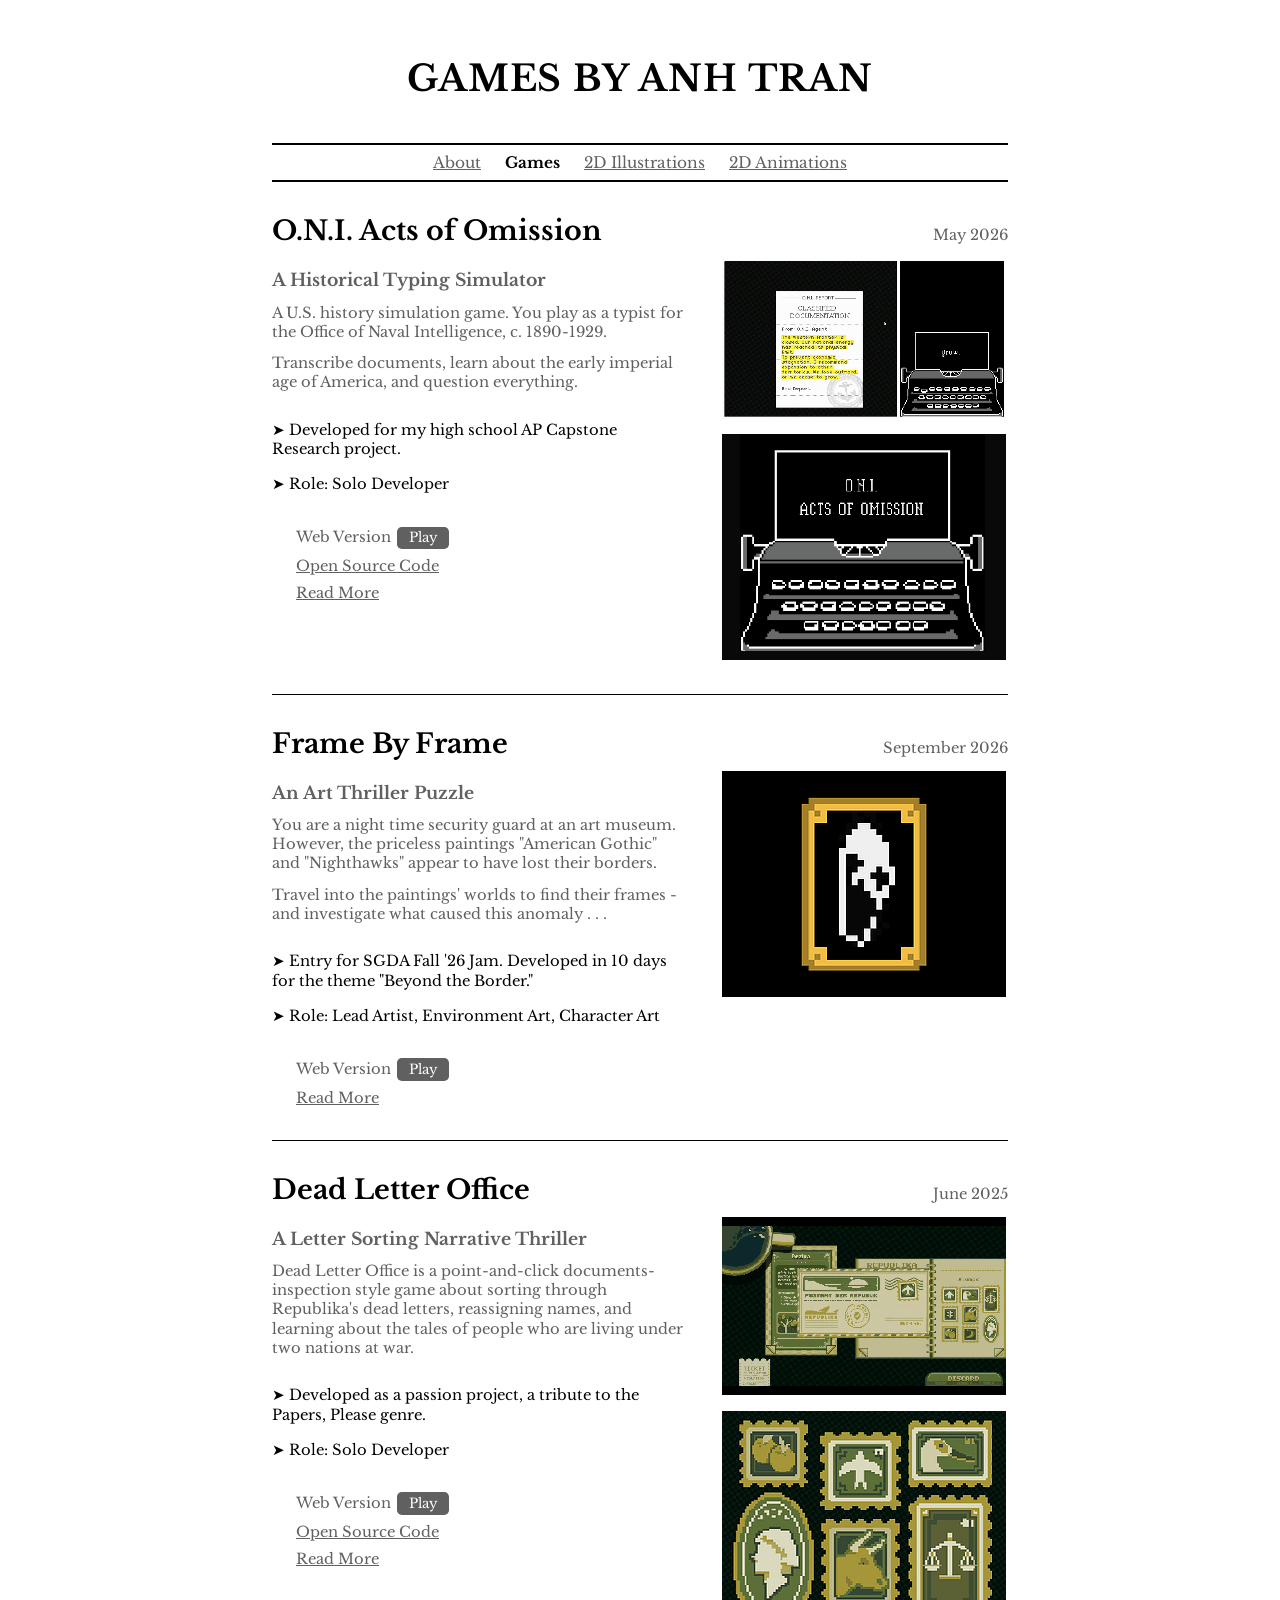
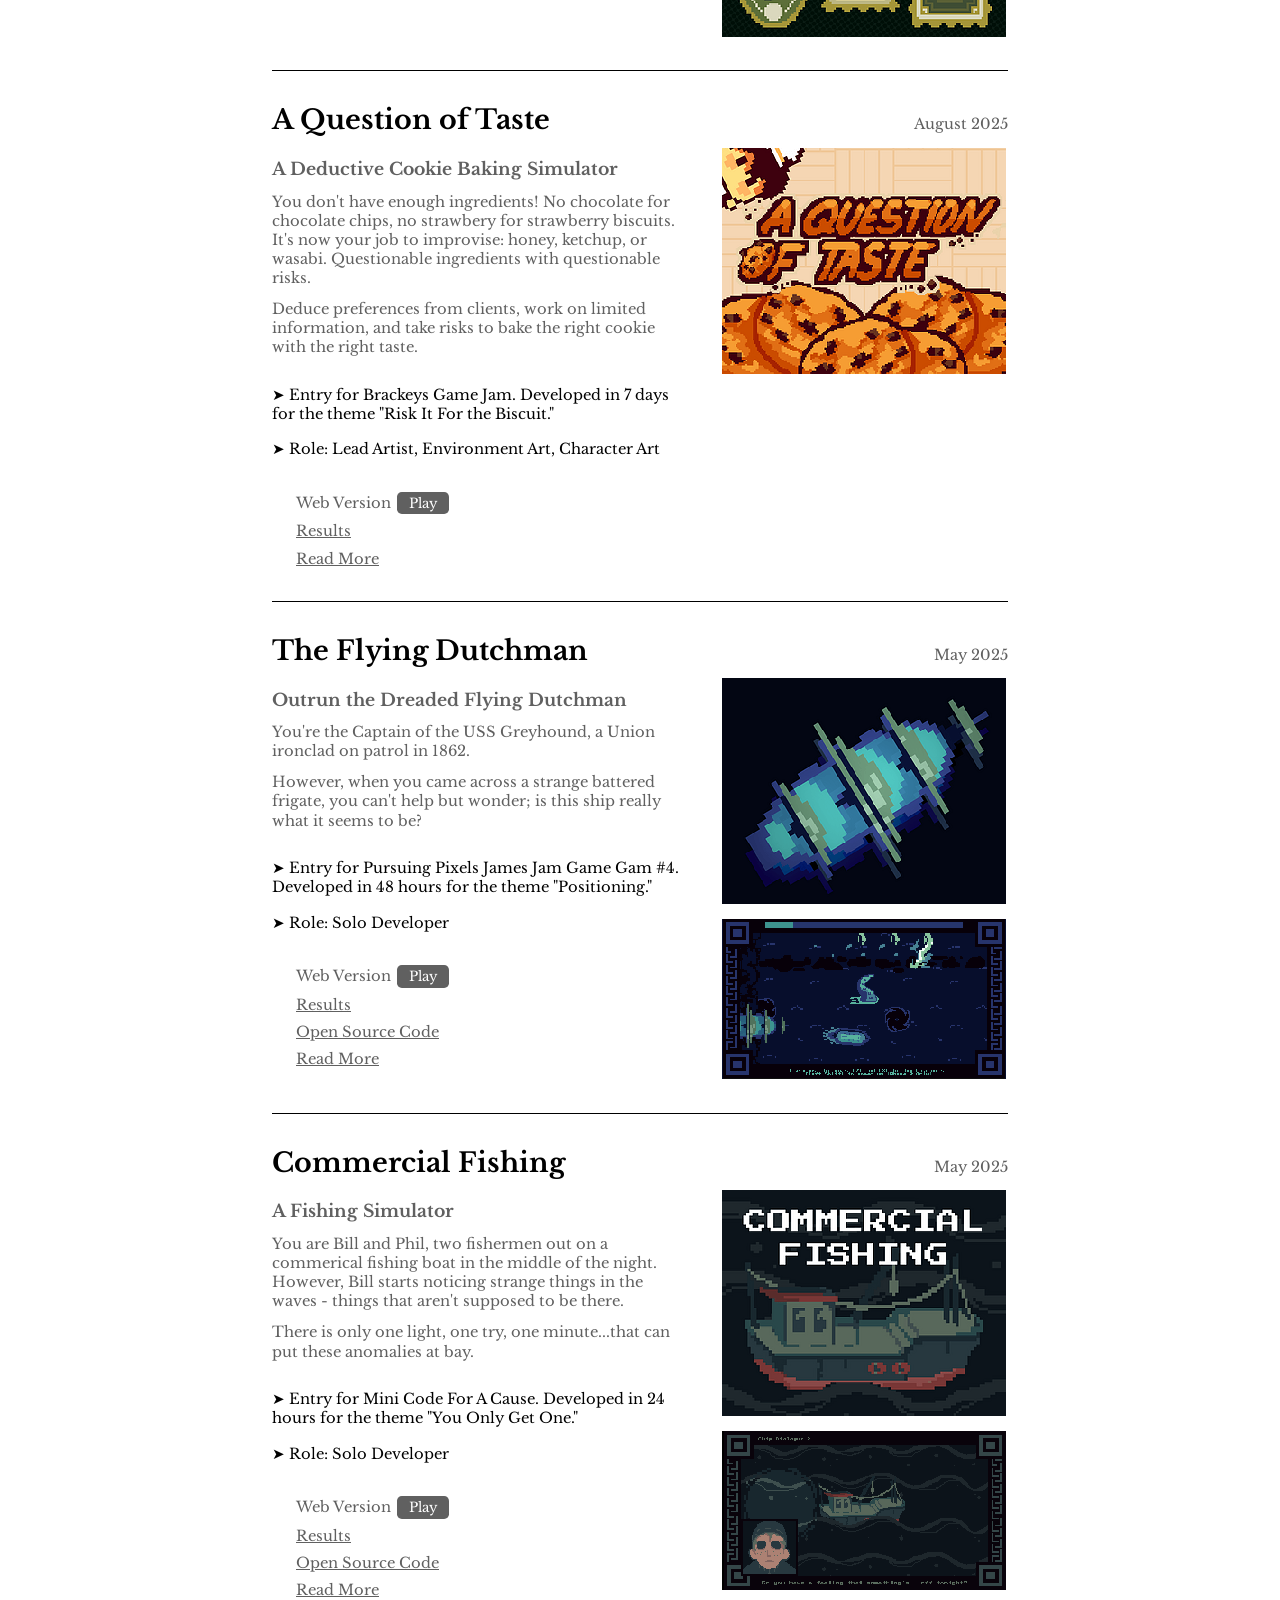
==== index.html @ 6fd2a43c "Revise About Me section with new hobby details Updated the description in the About Me section to in" ====
<!DOCTYPE html>
<html lang="en">
<head>
    <meta charset="UTF-8">
    <meta name="viewport" content="width=device-width, initial-scale=1.0">
    <title>Games by Anh Tran</title>
    
    <!-- Google Font: Libre Baskerville -->
    <link rel="preconnect" href="https://fonts.googleapis.com">
    <link rel="preconnect" href="https://fonts.gstatic.com" crossorigin>
    <link href="https://fonts.googleapis.com/css2?family=Libre+Baskerville:ital,wght@0,400;0,700;1,400&display=swap" rel="stylesheet">
    
    <link rel="stylesheet" href="style.css">
</head>
<body>
    <header>
        <h1>GAMES BY ANH TRAN</h1>
        <hr class="header-line">
        
        <!-- Navigation Menu -->
        <nav>
            <button class="nav-link" data-target="about">About</button>
            <button class="nav-link active" data-target="games">Games</button>
            <button class="nav-link" data-target="illustrations">2D Illustrations</button>
            <button class="nav-link" data-target="animations">2D Animations</button>
        </nav>
        
        <hr class="header-line">
    </header>

    <main>
        <!-- ABOUT SECTION -->
        <section id="about" class="page-section hidden">
            

            <div class="project-body">
                    
                    <div class="project-info">
                        <h2 class="section-title">About Me</h2>
                        <p class="desc-text">I'm Anh Tran. I specialize in 2D Pixel Art, primarily working with Unity.</p>
                        <p class="desc-text">As a freshman at the University of Texas at Dallas, I study Supply Chain Management and minor in Computer Science.
                            I am a hobbyist illustrator, having done commisions and delivered art for game jams.</p>
                        <p class="desc-text">I am a member of UTD's SGDA Game Development club and have been making hobby games since 2024.</p>
                    </div>

                    <div class="project-images">
                        <img src="Images/About/me.jpg" alt="Anh Tran" class="pixel-art" style="border-radius: 0%; aspect-ratio: 1 / 1; object-fit: cover;">
                    </div>
                    
            </div>

            <hr class="section-divider">
            
            <h2 class="section-title">Experience</h2>

            <div class="experience-grid">
                <!-- Left Column -->
                <div class="experience-column">
                    <h3 class="project-tagline">Unity</h3>
                    <ul class="experience-list">
                        <li>Generalist C# Programming</li>
                        <li>Scripting For Games</li>
                        <li>Participated in Game Jams</li>
                        <li>GitHub Version Control</li>
                    </ul>
                </div>

                <!-- Right Column -->
                <div class="experience-column">
                    <h3 class="project-tagline">2D Art</h3>
                    <ul class="experience-list">
                        <li>Environmental & Concept Art</li>
                        <li>Character Animations</li>
                        <li>Painting & Illustration</li>
                        <li>Top 5% visuals in all participated jams</li>
                    </ul>
                </div>
            </div>
            
            <hr class="section-divider">
            <h2 class="section-title">Contact</h2>

            <ul class="experience-list">
                <li>Email: Anh.Tran6@UTDallas.edu</li>
                <li>Phone Number: (945)-365-9102 </li>
            </ul>
            
            
        </section>

        <!-- GAMES SECTION (Default Active Page) -->
        <section id="games" class="page-section">

            <!-- O.N.I. ACTS OF OMISSION -->
            <div class="project-container">
                <!-- Top Header Row: Title (Left) and Date (Right) -->
                <div class="project-header">
                    <h2>O.N.I. Acts of Omission</h2>
                    <span class="date">May 2026</span>
                </div>

                <!-- Main Content Row: Text (Left) and Images (Right) -->
                <div class="project-body">
                    
                    <div class="project-info">
                        <h3 class="project-tagline">A Historical Typing Simulator</h3>
                        
                        <p class="desc-text">
                            A U.S. history simulation game. You play as a typist for the Office of Naval Intelligence, c. 1890-1929. 
                        </p>
                        <p class="desc-text">
                            Transcribe documents, learn about the early imperial age of America, and question everything.
                        </p>
                        <br>
                        <p class="jam-note">➤ Developed for my high school AP Capstone Research project.</p>
                        <p class="jam-note">➤ Role: Solo Developer </p>
                        <br>

                        <!-- Indented links section -->
                        <div class="links-container">
                            <div class="build-line">
                                <span class="build-label">Web Version</span>
                                <!-- HOW TO DO LINKS: Put the URL directly inside the quotes of href="" -->
                                <a href="https://ducktran.itch.io/oni-acts-of-omission" class="play-btn" target="_blank">Play</a>
                            </div>
                            <a href="https://github.com/KimHaAnhTran/ONI_ActsOfOmission" class="link-text">Open Source Code</a>
                            <a href="oni-acts-of-omission.html" class="link-text">Read More</a>
                        </div>
                    </div>

                    <!-- WHERE TO SLOT PICTURES: Place your <img> tags inside this project-images div -->
                    <div class="project-images">
                        <img src="Images/GameGallery/oni2.gif" alt="Frame By Frame Screenshot 2" class="pixel-art">
                        <img src="Images/GameGallery/oni3.png" alt="Frame By Frame Screenshot 1" class="pixel-art">
                    </div>
                    
                </div>
            </div>

            <hr class="section-divider">
            
            <!-- FRAME BY FRAME -->
            <div class="project-container">
                <!-- Top Header Row: Title (Left) and Date (Right) -->
                <div class="project-header">
                    <h2>Frame By Frame</h2>
                    <span class="date">September 2026</span>
                </div>

                <!-- Main Content Row: Text (Left) and Images (Right) -->
                <div class="project-body">
                    
                    <div class="project-info">
                        <h3 class="project-tagline">An Art Thriller Puzzle</h3>
                        
                        <p class="desc-text">
                            You are a night time security guard at an art museum. However, the priceless paintings "American Gothic" and "Nighthawks" appear to have lost their borders.
                        </p>
                        <p class="desc-text">
                            Travel into the paintings' worlds to find their frames - and investigate what caused this anomaly . . .
                        </p>
                        <br>
                        <p class="jam-note">➤ Entry for SGDA Fall '26 Jam. Developed in 10 days for the theme "Beyond the Border."</p>
                        <p class="jam-note">➤ Role: Lead Artist, Environment Art, Character Art </p>
                        <br>

                        <!-- Indented links section -->
                        <div class="links-container">
                            <div class="build-line">
                                <span class="build-label">Web Version</span>
                                <!-- HOW TO DO LINKS: Put the URL directly inside the quotes of href="" -->
                                <a href="https://ducktran.itch.io/frame-by-frame" class="play-btn" target="_blank">Play</a>
                            </div>
                            <a href="your-read-more-page.html" class="link-text">Read More</a>
                        </div>
                    </div>

                    <!-- WHERE TO SLOT PICTURES: Place your <img> tags inside this project-images div -->
                    <div class="project-images">
                        <img src="Images/GameGallery/Framebyframe.png" alt="Frame By Frame Screenshot 2" class="pixel-art">
                    </div>
                    
                </div>
            </div>

            <hr class="section-divider">

            <!-- DEAD LETTER OFFICE -->
            <div class="project-container">
                <!-- Top Header Row: Title (Left) and Date (Right) -->
                <div class="project-header">
                    <h2>Dead Letter Office</h2>
                    <span class="date">June 2025</span>
                </div>

                <!-- Main Content Row: Text (Left) and Images (Right) -->
                <div class="project-body">
                    
                    <div class="project-info">
                        <h3 class="project-tagline">A Letter Sorting Narrative Thriller</h3>
                        
                        <p class="desc-text">
                            Dead Letter Office is a point-and-click documents-inspection style game about sorting through Republika's dead letters, reassigning names, and learning about the tales of people who are living under two nations at war.  
                        </p>
                        <br>
                        <p class="jam-note">➤ Developed as a passion project, a tribute to the Papers, Please genre.</p>
                        <p class="jam-note">➤ Role: Solo Developer </p>
                        <br>

                        <!-- Indented links section -->
                        <div class="links-container">
                            <div class="build-line">
                                <span class="build-label">Web Version</span>
                                <!-- HOW TO DO LINKS: Put the URL directly inside the quotes of href="" -->
                                <a href="https://ducktran.itch.io/dead-letter-office" class="play-btn" target="_blank">Play</a>
                            </div>
                            <a href="https://github.com/AnhKimHaTran/DeadLetterOffice_Day1" class="link-text">Open Source Code</a>
                            <a href="your-read-more-page.html" class="link-text">Read More</a>
                        </div>
                    </div>

                    <!-- WHERE TO SLOT PICTURES: Place your <img> tags inside this project-images div -->
                    <div class="project-images">
                        <img src="Images/GameGallery/deadletter2.gif" alt="Frame By Frame Screenshot 2" class="pixel-art">
                        <img src="Images/GameGallery/deadletter4.png" alt="Frame By Frame Screenshot 1" class="pixel-art">
                    </div>
                    
                </div>
            </div>

            <hr class="section-divider">

             <!-- A QUESTION OF TASTE -->
            <div class="project-container">
                <!-- Top Header Row: Title (Left) and Date (Right) -->
                <div class="project-header">
                    <h2>A Question of Taste</h2>
                    <span class="date">August 2025</span>
                </div>

                <!-- Main Content Row: Text (Left) and Images (Right) -->
                <div class="project-body">
                    
                    <div class="project-info">
                        <h3 class="project-tagline">A Deductive Cookie Baking Simulator</h3>
                        
                        <p class="desc-text">
                            You don't have enough ingredients! No chocolate for chocolate chips, no strawbery for strawberry biscuits. 
                            It's now your job to improvise: honey, ketchup, or wasabi. Questionable ingredients with questionable risks. 
                        </p>
                         <p class="desc-text"> 
                            Deduce preferences from clients, work on limited information, and take risks to bake the right cookie with the right taste.
                        </p>
                        <br>
                        <p class="jam-note">➤ Entry for Brackeys Game Jam. Developed in 7 days for the theme "Risk It For the Biscuit."</p>
                        <p class="jam-note">➤ Role: Lead Artist, Environment Art, Character Art</p>
                        <br>

                        <!-- Indented links section -->
                        <div class="links-container">
                            <div class="build-line">
                                <span class="build-label">Web Version</span>
                                <!-- HOW TO DO LINKS: Put the URL directly inside the quotes of href="" -->
                                <a href="https://paulean-dev.itch.io/aquestionoftaste" class="play-btn" target="_blank">Play</a>
                            </div>
                            <a href="https://itch.io/jam/brackeys-14/rate/3852071" class="link-text">Results</a>
                            <a href="your-read-more-page.html" class="link-text">Read More</a>
                        </div>
                    </div>

                    <!-- WHERE TO SLOT PICTURES: Place your <img> tags inside this project-images div -->
                    <div class="project-images">
                        <img src="Images/GameGallery/aquestionoftaste.png" alt="Frame By Frame Screenshot 1" class="pixel-art">
                    </div>
                    
                </div>
            </div>

            <hr class="section-divider">

             <!-- THE FLYING DUTCHMAN -->
            <div class="project-container">
                <!-- Top Header Row: Title (Left) and Date (Right) -->
                <div class="project-header">
                    <h2>The Flying Dutchman</h2>
                    <span class="date">May 2025</span>
                </div>

                <!-- Main Content Row: Text (Left) and Images (Right) -->
                <div class="project-body">
                    
                    <div class="project-info">
                        <h3 class="project-tagline">Outrun the Dreaded Flying Dutchman</h3>
                        
                        <p class="desc-text">
                            You're the Captain of the USS Greyhound, a Union ironclad on patrol in 1862. 
                        </p>
                        
                        <p class="desc-text">
                            However, when you came across a strange battered frigate, you can't help but wonder; is this ship really what it seems to be? 
                        </p>
                        
                        <br>
                        <p class="jam-note">➤ Entry for Pursuing Pixels James Jam Game Gam #4. Developed in 48 hours for the theme "Positioning."</p>
                        <p class="jam-note">➤ Role: Solo Developer</p>
                        <br>

                        <!-- Indented links section -->
                        <div class="links-container">
                            <div class="build-line">
                                <span class="build-label">Web Version</span>
                                <!-- HOW TO DO LINKS: Put the URL directly inside the quotes of href="" -->
                                <a href="https://ducktran.itch.io/the-flying-dutchman" class="play-btn" target="_blank">Play</a>
                            </div>
                            <a href="https://itch.io/jam/pursuing-pixels-james-jam-game-gam-4/rate/3600962" class="link-text">Results</a>
                            <a href="https://github.com/AnhKimHaTran/TheFlyingDutchman" class="link-text">Open Source Code</a>
                            <a href="your-read-more-page.html" class="link-text">Read More</a>
                        </div>
                    </div>

                    <!-- WHERE TO SLOT PICTURES: Place your <img> tags inside this project-images div -->
                    <div class="project-images">
                        <img src="Images/GameGallery/flyingdutchman1.png" alt="Frame By Frame Screenshot 1" class="pixel-art">
                        <img src="Images/GameGallery/flyingdutchman2.png" alt="Frame By Frame Screenshot 2" class="pixel-art">
                    </div>
                    
                </div>
            </div>

            <hr class="section-divider">

            <!-- COMMERCIAL FISHING -->
            <div class="project-container">
                <!-- Top Header Row: Title (Left) and Date (Right) -->
                <div class="project-header">
                    <h2>Commercial Fishing</h2>
                    <span class="date">May 2025</span>
                </div>

                <!-- Main Content Row: Text (Left) and Images (Right) -->
                <div class="project-body">
                    
                    <div class="project-info">
                        <h3 class="project-tagline">A Fishing Simulator</h3>
                        
                        <p class="desc-text">
                            You are Bill and Phil, two fishermen out on a commerical fishing boat in the middle of the night. However, Bill starts noticing strange things in the waves - things that aren't supposed to be there.                
                        </p>
                        
                        <p class="desc-text">
                            There is only one light, one try, one minute...that can put these anomalies at bay.
                        </p>
                        
                        <br>
                        <p class="jam-note">➤ Entry for Mini Code For A Cause. Developed in 24 hours for the theme "You Only Get One."</p>
                        <p class="jam-note">➤ Role: Solo Developer </p>
                        <br>

                        <!-- Indented links section -->
                        <div class="links-container">
                            <div class="build-line">
                                <span class="build-label">Web Version</span>
                                <!-- HOW TO DO LINKS: Put the URL directly inside the quotes of href="" -->
                                <a href="https://ducktran.itch.io/commercial-fishing" class="play-btn" target="_blank">Play</a>
                            </div>
                            <a href="https://itch.io/jam/mini-code-for-a-cause/rate/3590032" class="link-text">Results</a>
                            <a href="https://github.com/AnhKimHaTran/CommercialFishing" class="link-text">Open Source Code</a>
                            <a href="your-read-more-page.html" class="link-text">Read More</a>
                        </div>
                    </div>

                    <!-- WHERE TO SLOT PICTURES: Place your <img> tags inside this project-images div -->
                    <div class="project-images">
                        <img src="Images/GameGallery/commercial1.png" alt="Frame By Frame Screenshot 1" class="pixel-art">
                        <img src="Images/GameGallery/commercial3.png" alt="Frame By Frame Screenshot 1" class="pixel-art">
                    </div>
                    
                </div>
            </div>

            <hr class="section-divider">
            
            <!-- Add future games below this divider by copying the <div class="project-container"> block -->

        </section>

        <!-- 2D ILLUSTRATIONS SECTION -->
        <section id="illustrations" class="page-section hidden">
            <h2 class="section-title">2D Illustrations</h2>
            <p class="desc-text">I specialize in character illustration, linework, and character + environmental pixel art.</p>
             <div class="gallery-grid">
                 <!-- WHERE TO SLOT PICTURES: Place your illustration <img> tags here -->
                 <img src="Images/IllustrationGallery/art1.jpg" class="pixel-art" alt="Illustration 1">
                 <img src="Images/IllustrationGallery/art2.jpg" class="pixel-art" alt="Illustration 1">
                 <img src="Images/IllustrationGallery/art5.png" class="pixel-art" alt="Illustration 1">
                 <img src="Images/IllustrationGallery/art6.png" class="pixel-art" alt="Illustration 1">
                 <img src="Images/IllustrationGallery/art7.png" class="pixel-art" alt="Illustration 1">
                 <img src="Images/IllustrationGallery/art8.jpeg" class="pixel-art" alt="Illustration 1">
             </div>

            <hr class="section-divider">

            <h2 class="section-title">Pixel Art</h2>
            <div class="pixelgallery-grid">
                 <!-- WHERE TO SLOT PICTURES: Place your illustration <img> tags here -->
                 <img src="Images/IllustrationGallery/pixel2.png" class="pixel-art" alt="Illustration 1">
                 <img src="Images/IllustrationGallery/pixel22.png" class="pixel-art" alt="Illustration 1">
                 <img src="Images/IllustrationGallery/pixel3.png" class="pixel-art" alt="Illustration 1">
                 <img src="Images/IllustrationGallery/pixel4.png" class="pixel-art" alt="Illustration 1">
                 <img src="Images/IllustrationGallery/pixel5.png" class="pixel-art" alt="Illustration 1">
                 <img src="Images/IllustrationGallery/pixel7.png" class="pixel-art" alt="Illustration 1">
                 <img src="Images/IllustrationGallery/pixel10.png" class="pixel-art" alt="Illustration 1">
                 <img src="Images/IllustrationGallery/pixel11.png" class="pixel-art" alt="Illustration 1">
                 <img src="Images/IllustrationGallery/pixel12.png" class="pixel-art" alt="Illustration 1">
                 <img src="Images/IllustrationGallery/pixel13.png" class="pixel-art" alt="Illustration 1">
                 <img src="Images/IllustrationGallery/pixel14.png" class="pixel-art" alt="Illustration 1">
                 <img src="Images/IllustrationGallery/pixel15.png" class="pixel-art" alt="Illustration 1">
                 <img src="Images/IllustrationGallery/pixel16.png" class="pixel-art" alt="Illustration 1">
                 <img src="Images/IllustrationGallery/pixel17.png" class="pixel-art" alt="Illustration 1">
                 <img src="Images/IllustrationGallery/pixel6.png" class="pixel-art" alt="Illustration 1">
                 <img src="Images/IllustrationGallery/pixel18.png" class="pixel-art" alt="Illustration 1">
                 <img src="Images/IllustrationGallery/pixel19.png" class="pixel-art" alt="Illustration 1">
                 <img src="Images/IllustrationGallery/pixel20.png" class="pixel-art" alt="Illustration 1">
                 <img src="Images/IllustrationGallery/pixel21.png" class="pixel-art" alt="Illustration 1">
             </div>

            <hr class="section-divider">
            
            <h2 class="section-title">Linework</h2>
            <div class="pixelgallery-grid">
                 <!-- WHERE TO SLOT PICTURES: Place your illustration <img> tags here -->
                 <img src="Images/IllustrationGallery/art3.png" class="pixel-art" alt="Illustration 1">
                <img src="Images/IllustrationGallery/art15.jpg" class="pixel-art" alt="Illustration 1">
                <img src="Images/IllustrationGallery/art13.png" class="pixel-art" alt="Illustration 1">
                 <img src="Images/IllustrationGallery/art12.jpg" class="pixel-art" alt="Illustration 1">
             </div>

            
            
        </section>
        
        <!-- 2D ANIMATIONS SECTION -->
        <section id="animations" class="page-section hidden">
             <h2 class="section-title">2D Animations</h2>
            <p class="desc-text">I specialize in 2D Pixel Character Animations.</p>
             <div class="pixelgallery-grid">
                 <!-- WHERE TO SLOT PICTURES: Place your animation .gif or <img> tags here -->
                 <img src="Images/IllustrationGallery/anim10.gif" class="pixel-art" alt="Illustration 1">
                 <img src="Images/IllustrationGallery/anim11.gif" class="pixel-art" alt="Illustration 1">
                 <img src="Images/IllustrationGallery/anim12.gif" class="pixel-art" alt="Illustration 1">
                 <img src="Images/IllustrationGallery/anim15.gif" class="pixel-art" alt="Illustration 1">
                 <img src="Images/IllustrationGallery/anim16.gif" class="pixel-art" alt="Illustration 1">
                 <img src="Images/IllustrationGallery/anim9.gif" class="pixel-art" alt="Illustration 1">
                 <img src="Images/IllustrationGallery/anim2.gif" class="pixel-art" alt="Illustration 1">
                 <img src="Images/IllustrationGallery/anim3.gif" class="pixel-art" alt="Illustration 1">
                 <img src="Images/IllustrationGallery/anim4.gif" class="pixel-art" alt="Illustration 1">
                 <img src="Images/IllustrationGallery/anim5.gif" class="pixel-art" alt="Illustration 1">
                 <img src="Images/IllustrationGallery/anim6.gif" class="pixel-art" alt="Illustration 1">
                 <img src="Images/IllustrationGallery/anim7.gif" class="pixel-art" alt="Illustration 1">
                 <img src="Images/IllustrationGallery/anim8.gif" class="pixel-art" alt="Illustration 1">
             </div>
        </section>
    </main>

    <script src="script.js"></script>
</body>
</html>
---- style.css ----
html {
    zoom: 0.8;
}

/* Reset basic margins */
* {
    box-sizing: border-box;
    margin: 0;
    padding: 0;
}

body {
    font-family: 'Libre Baskerville', Georgia, serif;
    background-color: #ffffff;
    color: #000000;
    line-height: 1.3;
    max-width: 960px;
    margin: 0 auto;
    padding: 40px 20px;
}

/* Header & Title */
h1 {
    text-align: center;
    font-size: 2.8rem;
    font-weight: 700;
    color: #000000;
    margin-top: 30px;
    margin-bottom: 50px;
    letter-spacing: 1px;
}

hr.header-line {
    border: 0;
    border-top: 1px solid #000;
    border-bottom: 1px solid #000;
    height: 3px;
    margin: 5px 0;
}

hr.section-divider {
    border: 0;
    border-top: 1px solid #000;
    margin: 40px 0;
}

/* Navigation Menu */
nav {
    display: flex;
    justify-content: center;
    gap: 30px;
    padding: 5px 0;
}

.nav-link {
    background: none;
    border: none;
    font-family: 'Libre Baskerville', Georgia, serif; 
    font-size: 1.2rem;
    color: #606060;
    cursor: pointer;
    text-decoration: underline;
}

.nav-link.active {
    color: #000000;
    text-decoration: none;
    font-weight: 700;
}

/* JavaScript Section Toggling */
.page-section {
    display: none;
    margin-top: 40px;
}
.page-section:not(.hidden) {
    display: block;
}

/* --- Project Layout Structure --- */
.project-container {
    display: flex;
    flex-direction: column;
    margin-bottom: 20px;
}

/* Header Row: Title on Left, Date on Right */
.project-header {
    display: flex;
    justify-content: space-between;
    align-items: baseline;
    margin-bottom: 10px;
    width: 100%;
}

.project-header h2 {
    font-size: 2.1rem;
    font-weight: 700;
    color: #000000;
}

.project-header .date {
    color: #606060;
    font-size: 1.15rem;
    margin: 0;
}

/* Content Row: Text on Left, Images on Right */
.project-body {
    display: flex;
    justify-content: space-between;
    align-items: flex-start;
    gap: 40px;
}

.project-info {
    flex: 1;
}

/* Typography & Content Spacing */
.project-tagline {
    font-size: 1.35rem;
    font-weight: 700;
    color: #606060;
    margin-bottom: 15px;
    margin-top: 15px;
}


.desc-text {
    color: #606060;
    font-size: 1.15rem;
    margin-bottom: 15px;
}

.jam-note {
    color: #000000;
    font-size: 1.15rem;
    margin-bottom: 20px;
}

/* Indented Links */
.links-container {
    display: flex;
    flex-direction: column;
    gap: 10px;
    margin-left: 30px;
}

.build-line {
    display: flex;
    align-items: center;
    gap: 8px;
    color: #606060;
    font-size: 1.15rem;
}

/* Grey Rounded Play Button */
.play-btn {
    background-color: #606060;
    color: #ffffff;
    padding: 3px 14px;
    border-radius: 6px;
    text-decoration: none;
    font-size: 1.05rem;
    font-family: 'Libre Baskerville', Georgia, serif; 
    display: inline-block;
    font-weight: 400;
}

.link-text {
    color: #606060;
    text-decoration: underline;
    font-size: 1.15rem;
}

/* Image Column Layout */
.project-images {
    display: flex;
    flex-direction: column;
    gap: 15px;
    width: 360px;
    flex-shrink: 0;
}

.project-images img {
    width: 100%;
    height: auto;
    display: block;
    padding: 2px;
}

/* Gallery styling for 2D sections */
.section-title {
    margin-bottom: 20px;
}

.section-title h2 {
    font-size: 2.1rem;
    font-weight: 700;
    color: #000000;
}

.gallery-grid {
    column-count: 3;
    column-gap: 10px;
}

.gallery-grid img {
    width: 100%;
    height: auto;
    margin-bottom: 20px;
    display: block;
}

.pixelgallery-grid {
    display: grid;
    grid-template-columns: repeat(2, 1fr);
    gap: 15px;
    align-items: start;
}

.pixelgallery-grid img {
    width: 100%; 
    height: auto; 
    display: block;
}

/* Pixel Art Upscaling */
.pixel-art {
    image-rendering: pixelated;
    image-rendering: crisp-edges;
}

/* --- Experience Layout --- */
.experience-grid {
    display: flex;
    gap: 30px;
}

.experience-column {
    flex: 1;
}

.experience-list {
    list-style-type: disc;
    margin-left: 20px;
    color: #606060;
}

.experience-list li {
    font-size: 1.15rem;
    line-height: 1.3;
}
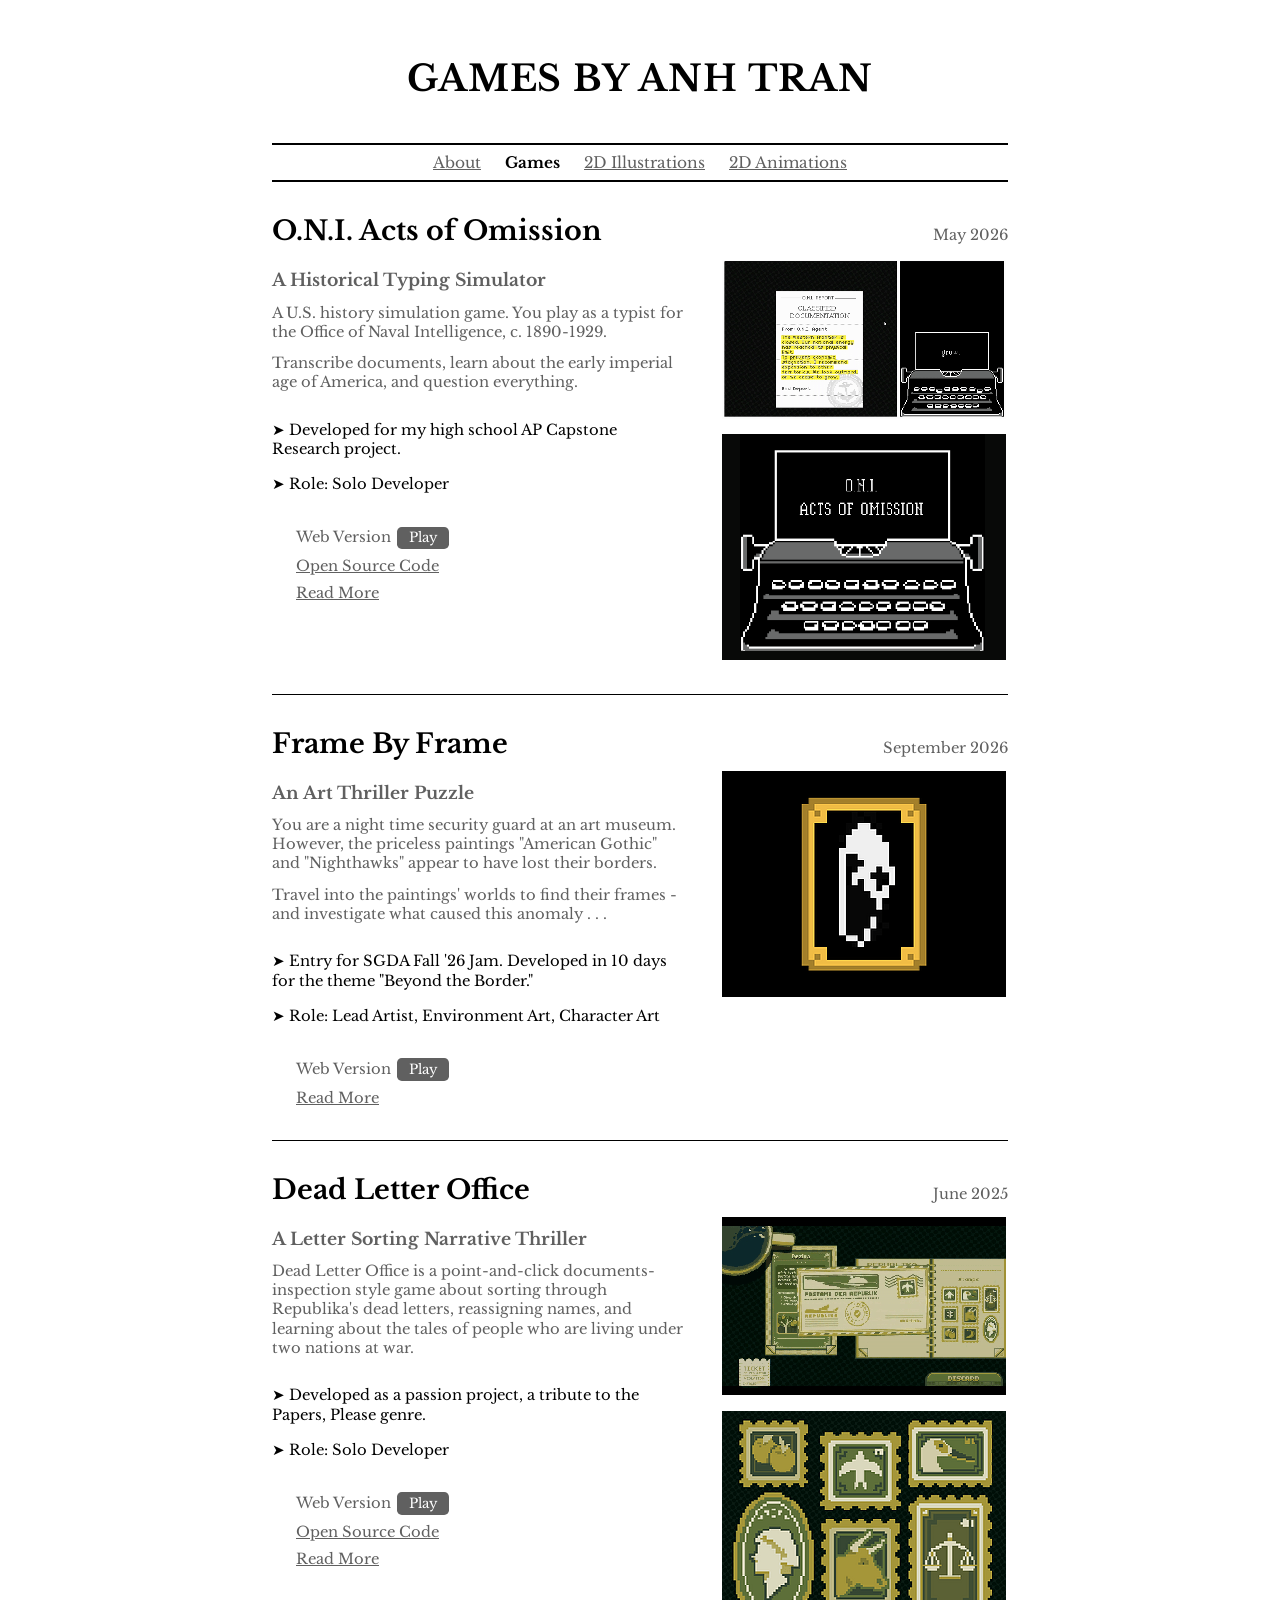
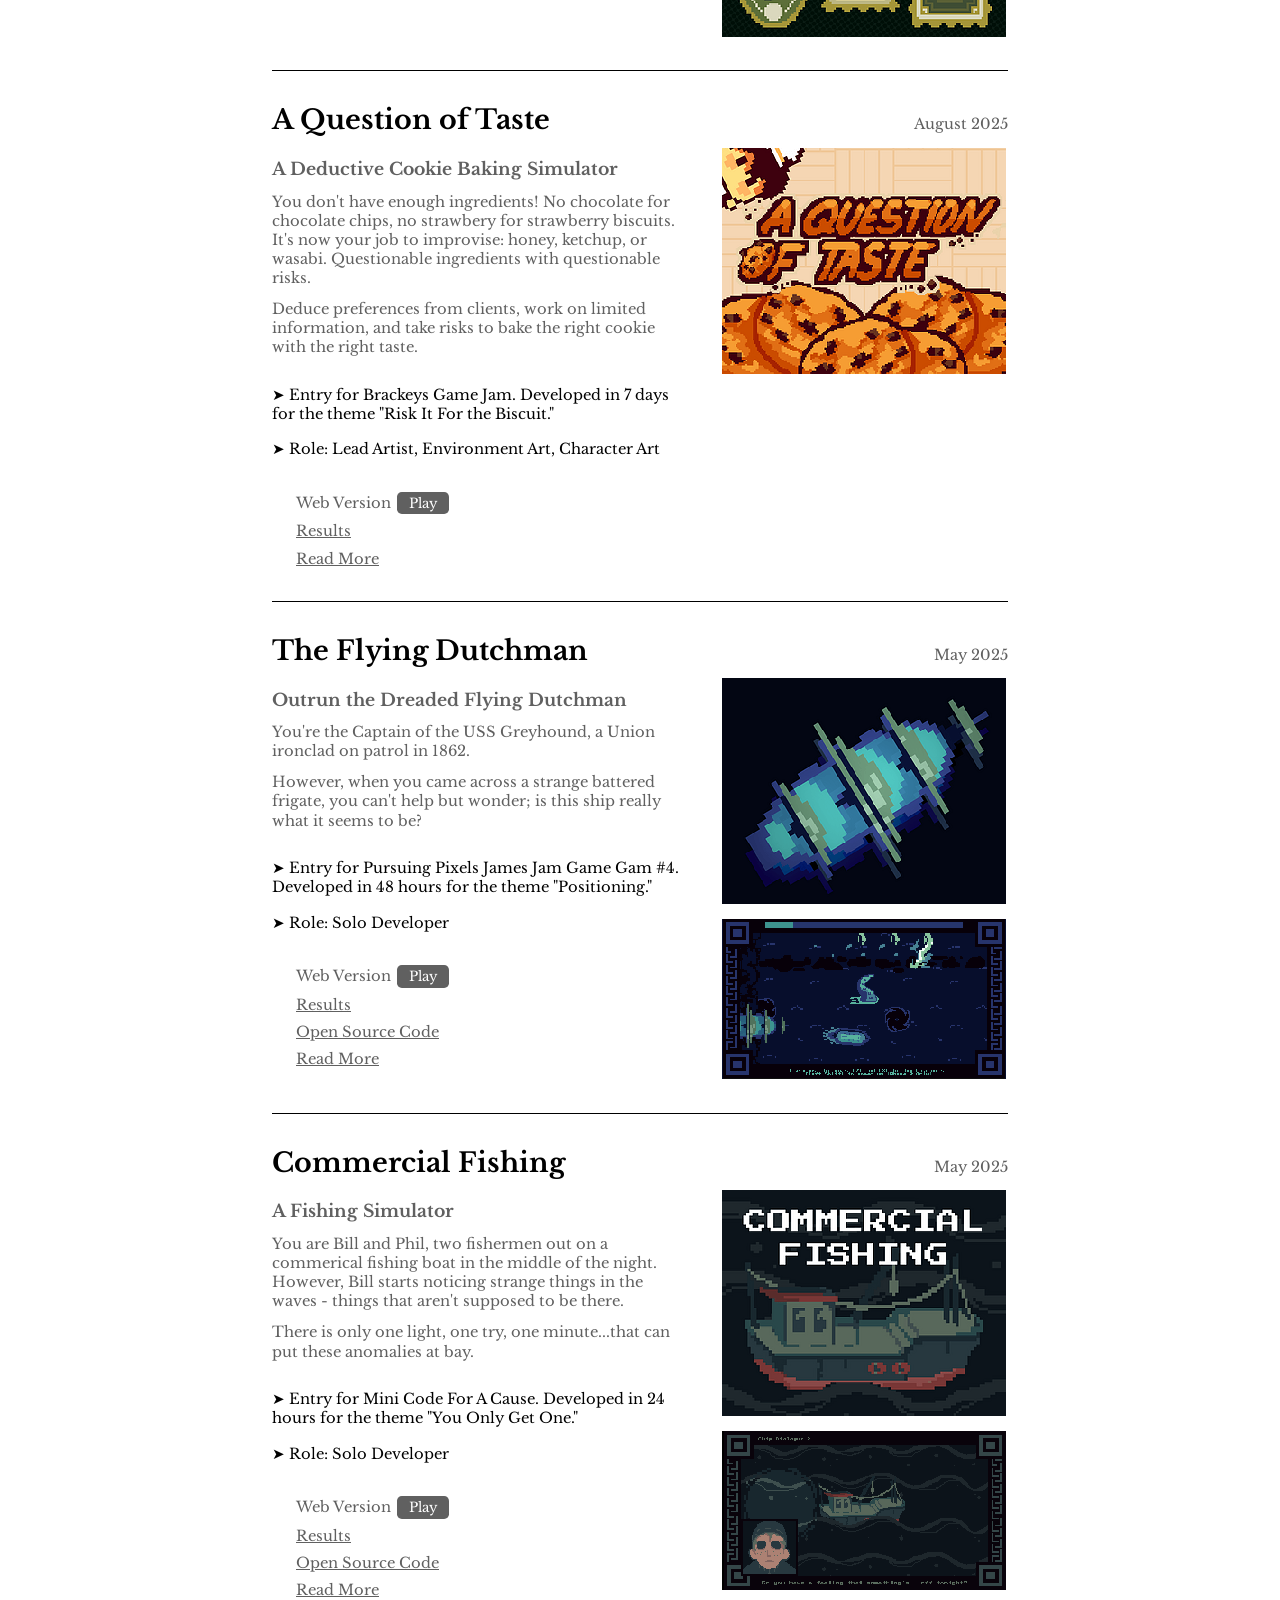
==== commit 372faa6a: "Update 'Read More' link to point to new page" ====
--- a/index.html
+++ b/index.html
@@ -215,7 +215,7 @@
                                 <a href="https://ducktran.itch.io/dead-letter-office" class="play-btn" target="_blank">Play</a>
                             </div>
                             <a href="https://github.com/AnhKimHaTran/DeadLetterOffice_Day1" class="link-text">Open Source Code</a>
-                            <a href="your-read-more-page.html" class="link-text">Read More</a>
+                            <a href="dead-letter-office.html" class="link-text">Read More</a>
                         </div>
                     </div>
 
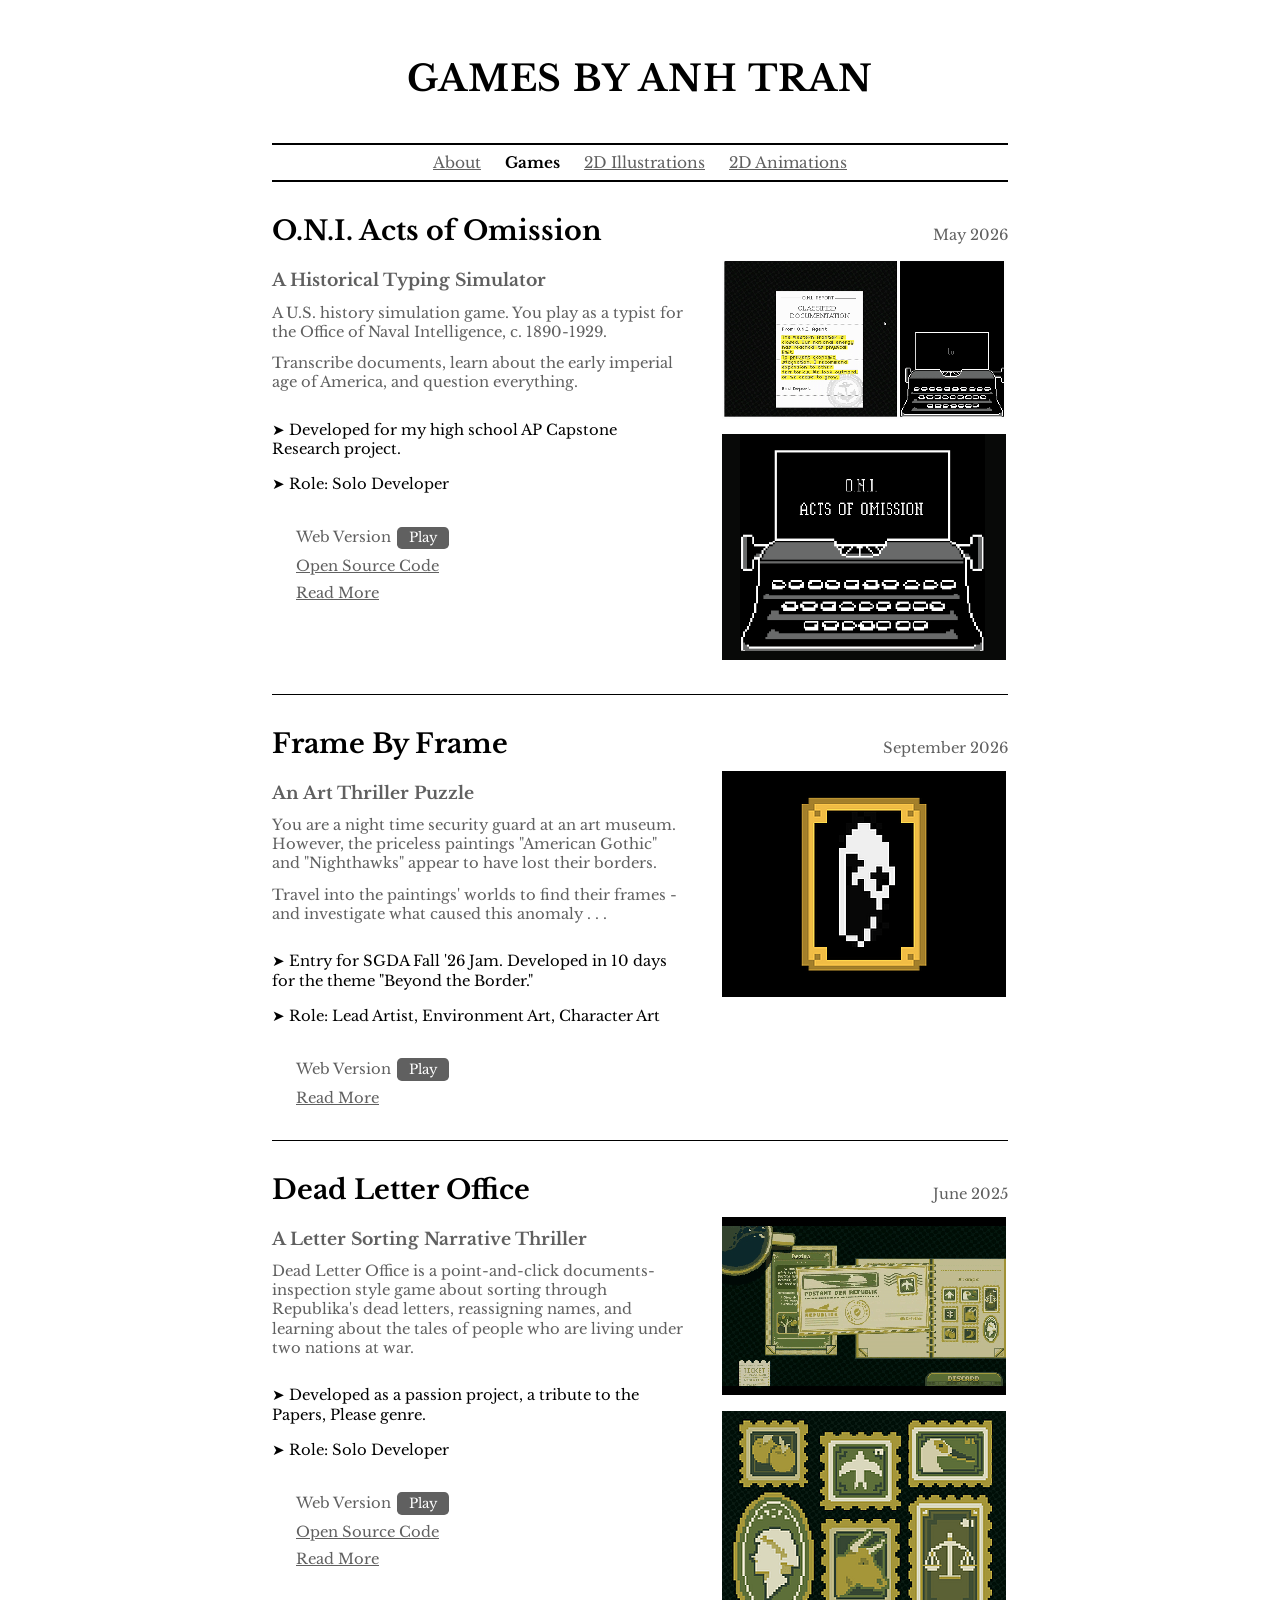
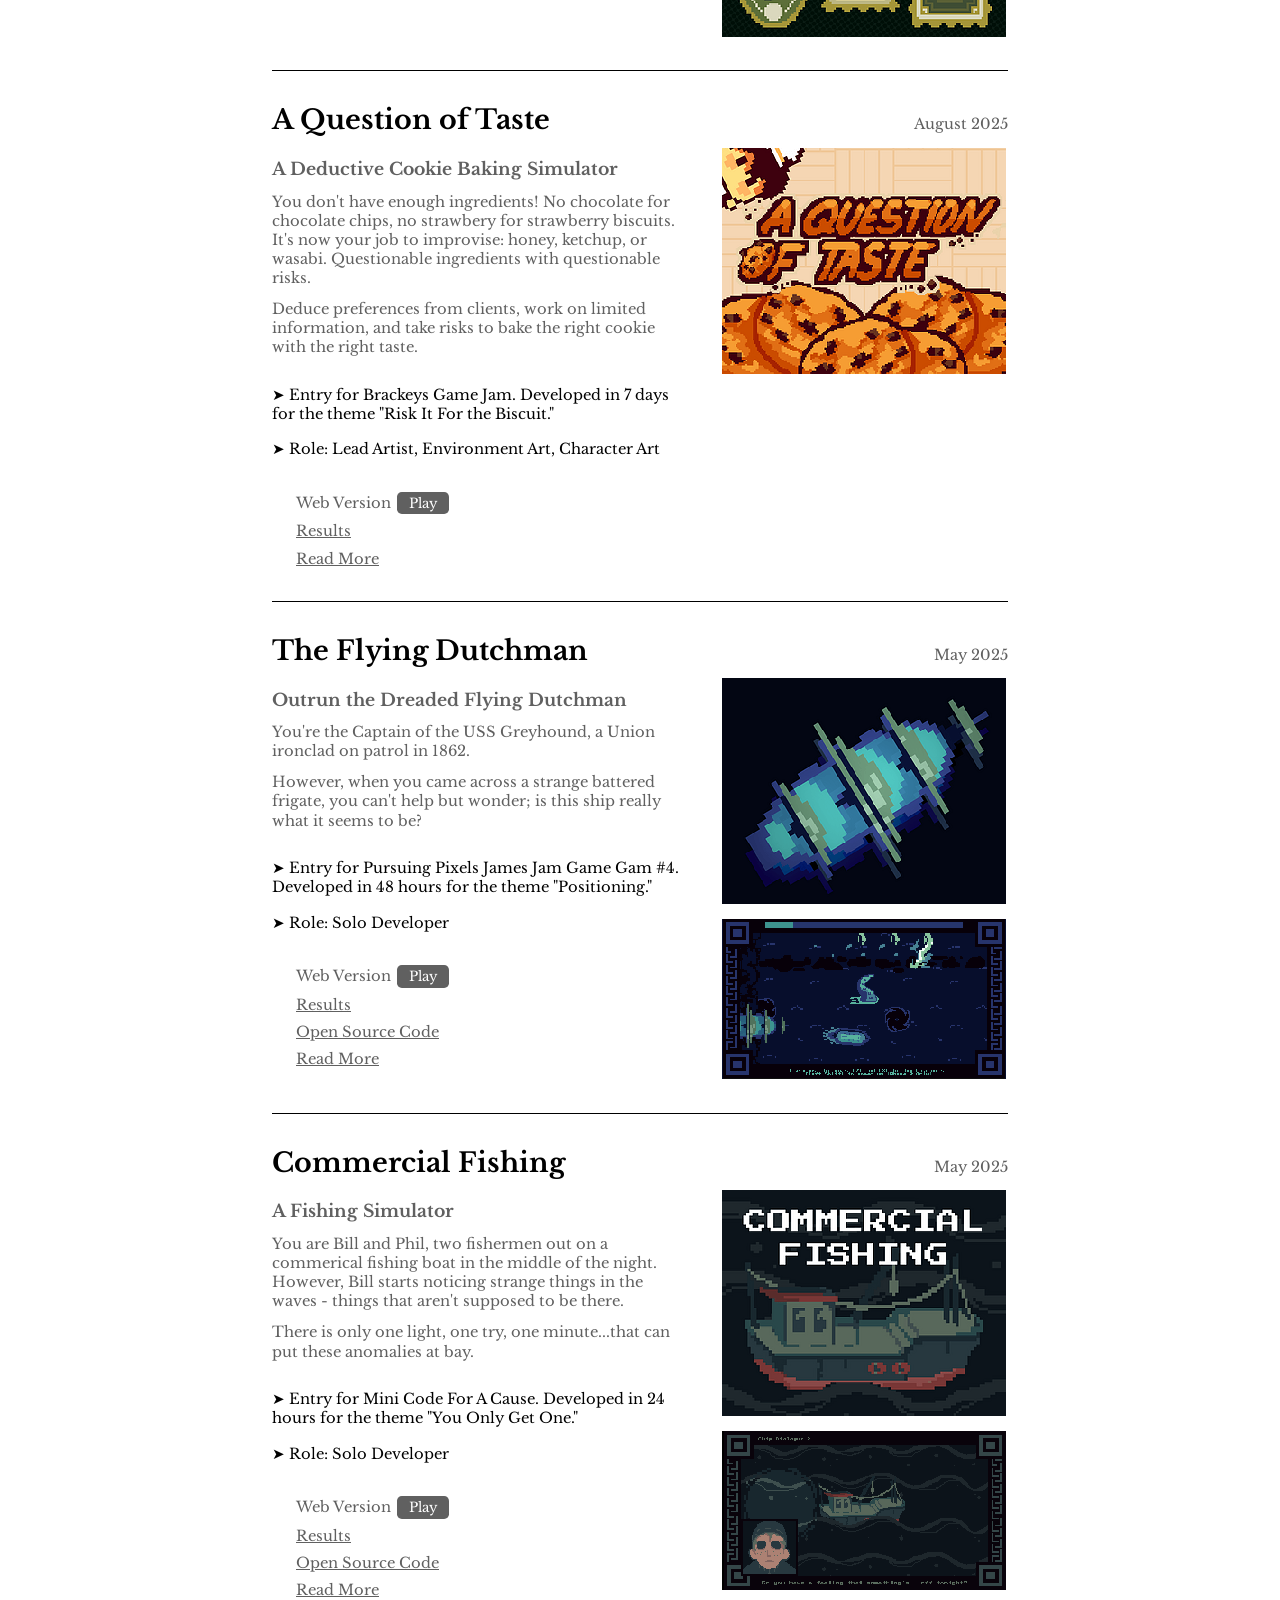
==== commit 7a7bc3c4: "Update 'Read More' links in index.html" ====
--- a/index.html
+++ b/index.html
@@ -314,7 +314,7 @@
                             </div>
                             <a href="https://itch.io/jam/pursuing-pixels-james-jam-game-gam-4/rate/3600962" class="link-text">Results</a>
                             <a href="https://github.com/AnhKimHaTran/TheFlyingDutchman" class="link-text">Open Source Code</a>
-                            <a href="your-read-more-page.html" class="link-text">Read More</a>
+                            <a href="the-flying-dutchman.html" class="link-text">Read More</a>
                         </div>
                     </div>
 
@@ -365,7 +365,7 @@
                             </div>
                             <a href="https://itch.io/jam/mini-code-for-a-cause/rate/3590032" class="link-text">Results</a>
                             <a href="https://github.com/AnhKimHaTran/CommercialFishing" class="link-text">Open Source Code</a>
-                            <a href="your-read-more-page.html" class="link-text">Read More</a>
+                            <a href="commercial-fishing.html" class="link-text">Read More</a>
                         </div>
                     </div>
 
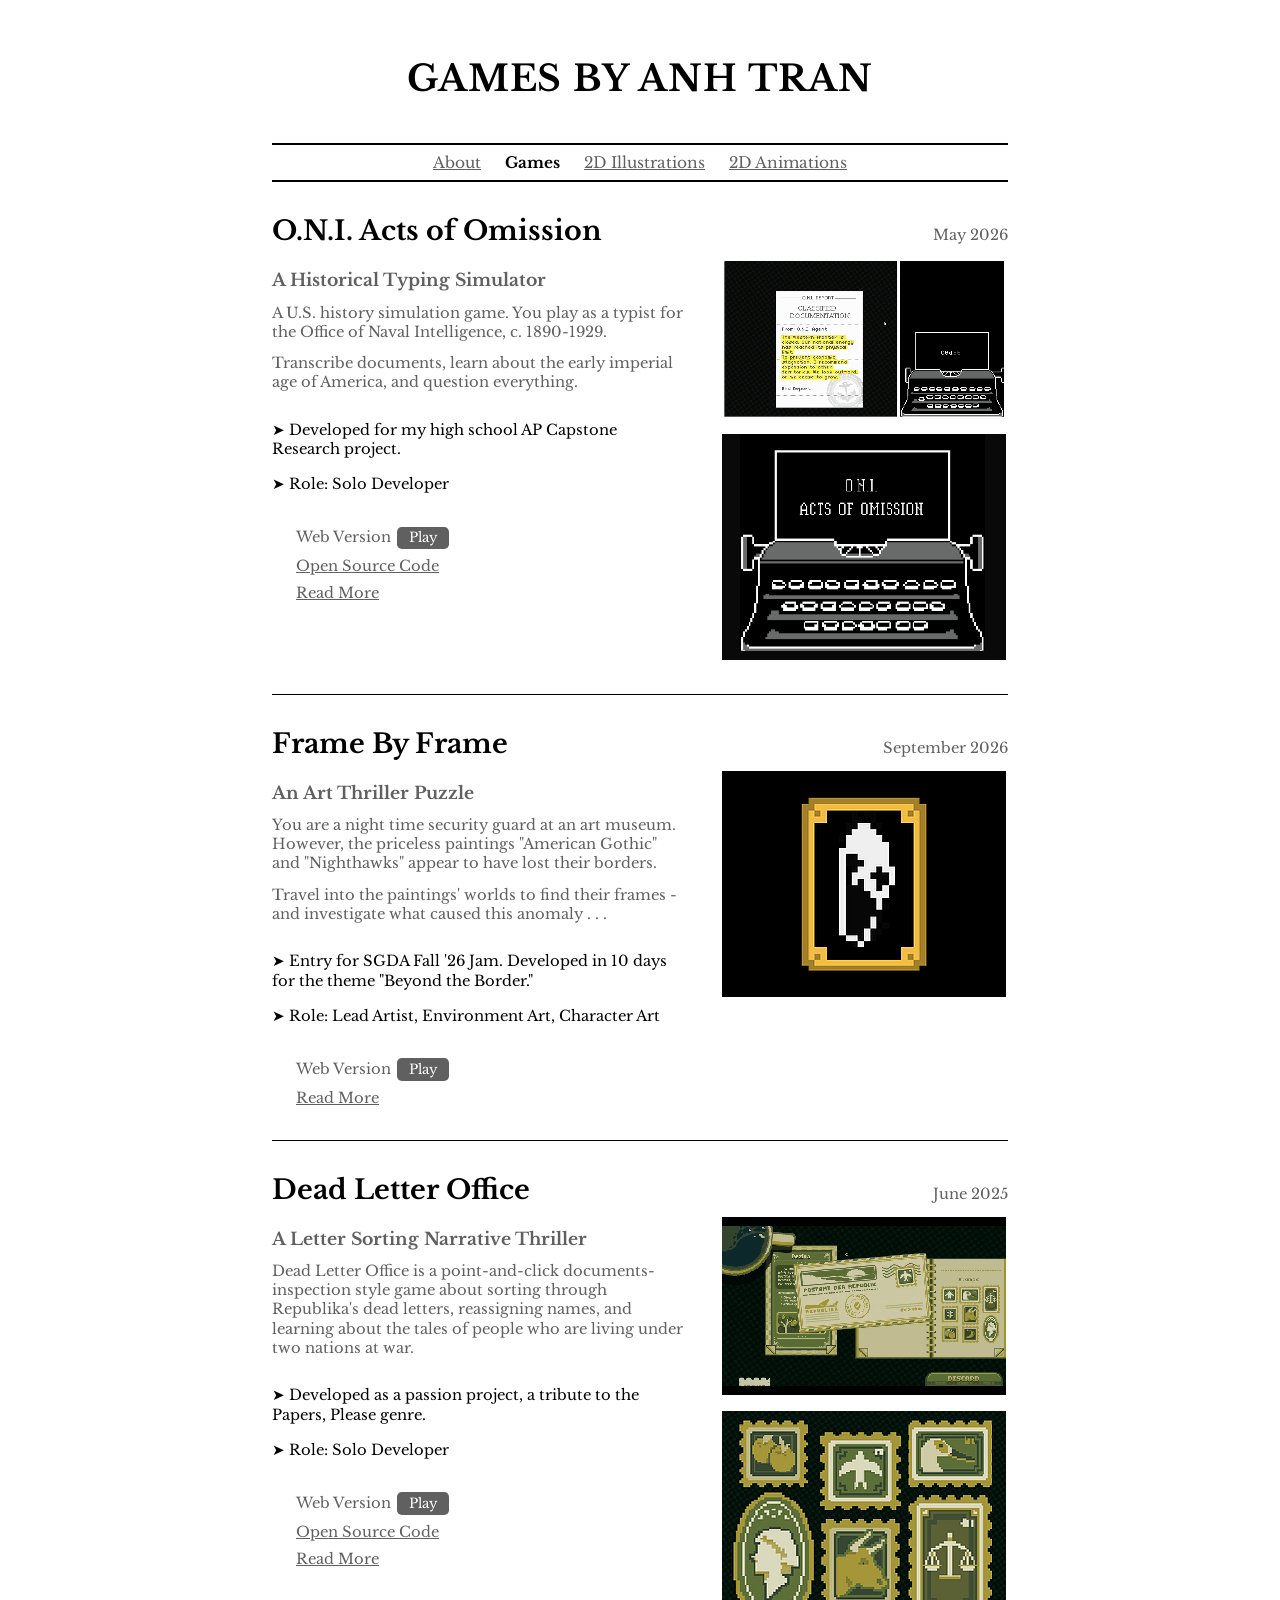
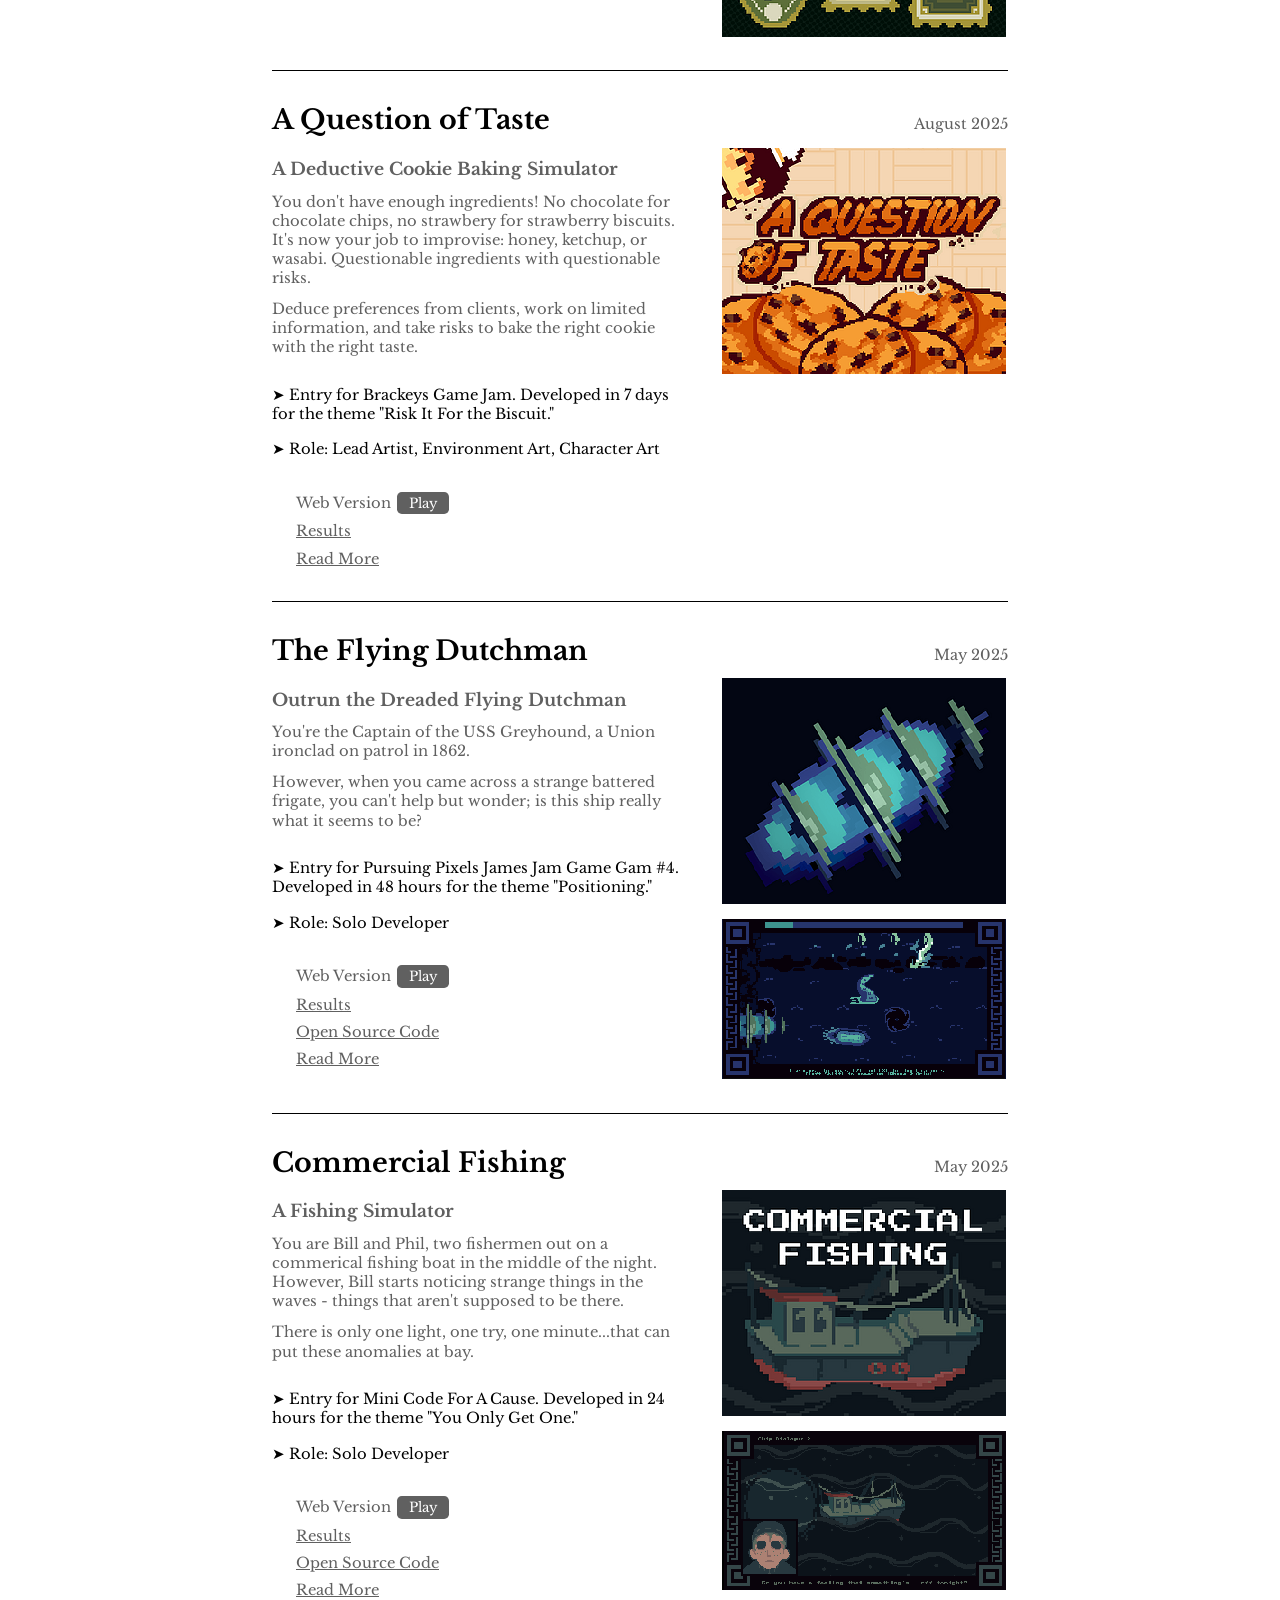
==== commit c42ab28b: "Update Read More links in index.html" ====
--- a/index.html
+++ b/index.html
@@ -171,7 +171,7 @@
                                 <!-- HOW TO DO LINKS: Put the URL directly inside the quotes of href="" -->
                                 <a href="https://ducktran.itch.io/frame-by-frame" class="play-btn" target="_blank">Play</a>
                             </div>
-                            <a href="your-read-more-page.html" class="link-text">Read More</a>
+                            <a href="frame-by-frame.html" class="link-text">Read More</a>
                         </div>
                     </div>
 
@@ -264,7 +264,7 @@
                                 <a href="https://paulean-dev.itch.io/aquestionoftaste" class="play-btn" target="_blank">Play</a>
                             </div>
                             <a href="https://itch.io/jam/brackeys-14/rate/3852071" class="link-text">Results</a>
-                            <a href="your-read-more-page.html" class="link-text">Read More</a>
+                            <a href="a-question-of-taste.html" class="link-text">Read More</a>
                         </div>
                     </div>
 
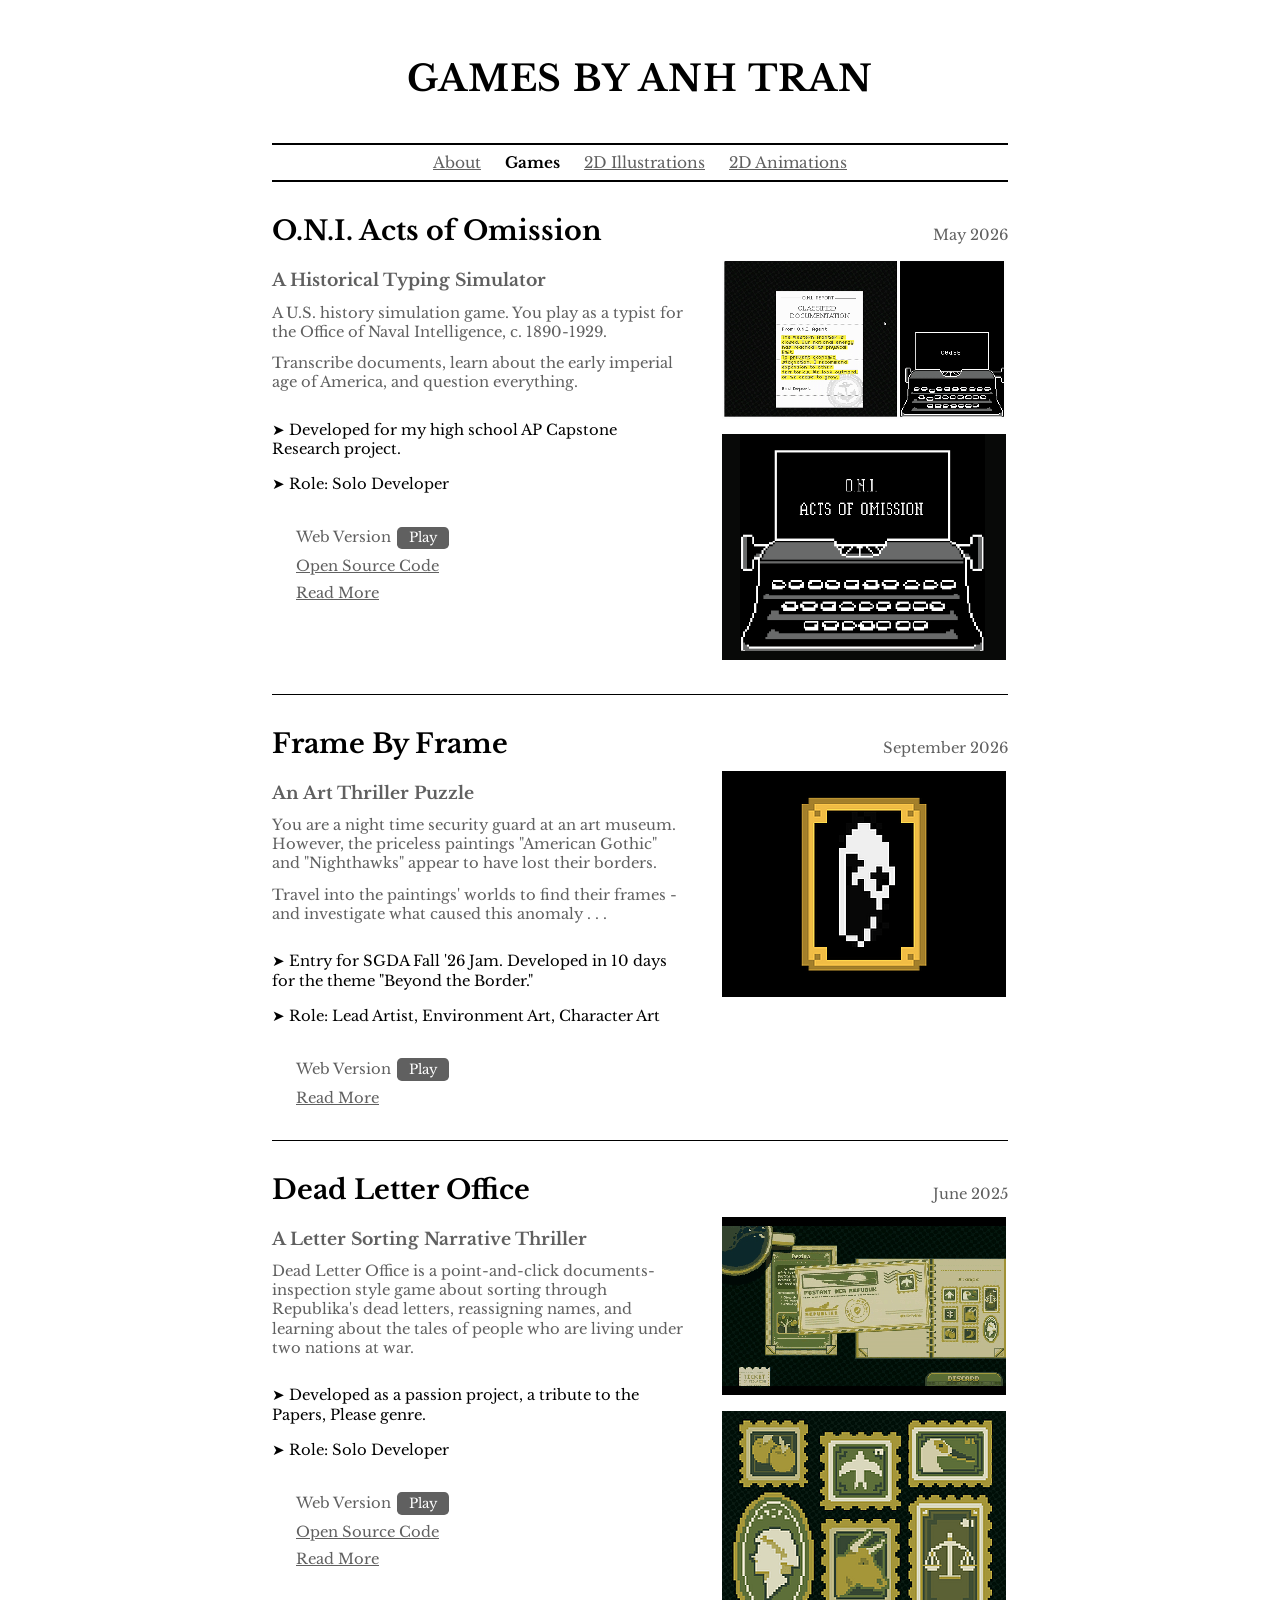
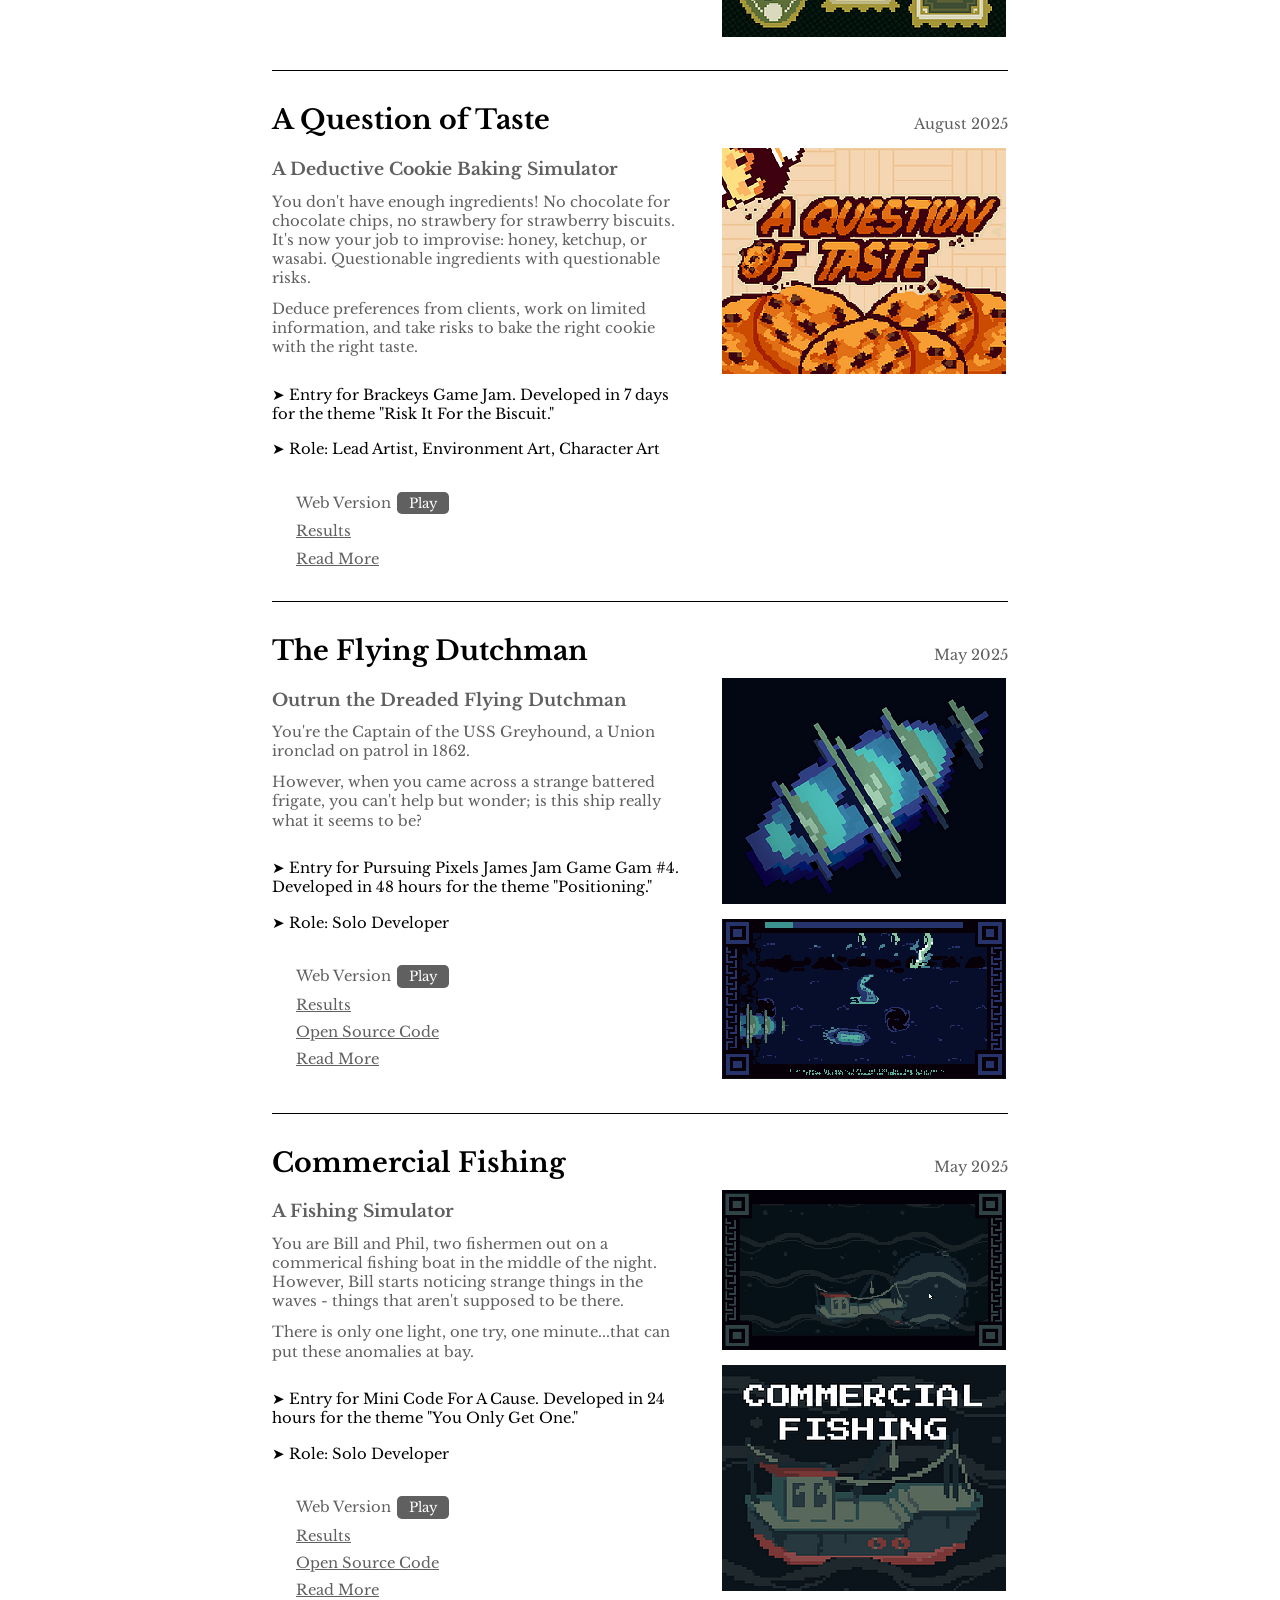
==== commit 914ee88c: "Remove an image from project-images div" ====
--- a/index.html
+++ b/index.html
@@ -371,8 +371,8 @@
 
                     <!-- WHERE TO SLOT PICTURES: Place your <img> tags inside this project-images div -->
                     <div class="project-images">
+                        <img src="Images/CommercialFishing/commericalfishing2.gif" alt="Frame By Frame Screenshot 1" class="pixel-art">
                         <img src="Images/GameGallery/commercial1.png" alt="Frame By Frame Screenshot 1" class="pixel-art">
-                        <img src="Images/GameGallery/commercial3.png" alt="Frame By Frame Screenshot 1" class="pixel-art">
                     </div>
                     
                 </div>
--- a/style.css
+++ b/style.css
@@ -252,3 +252,21 @@
     font-size: 1.15rem;
     line-height: 1.3;
 }
+
+/* --- Embedded Video (YouTube) --- */
+.video-container {
+    position: relative;
+    width: 100%;
+    padding-bottom: 56.25%; /* 16:9 */
+    height: 0;
+    margin: 0 auto 30px;
+}
+
+.video-container iframe {
+    position: absolute;
+    top: 0;
+    left: 0;
+    width: 100%;
+    height: 100%;
+    border: 0;
+}
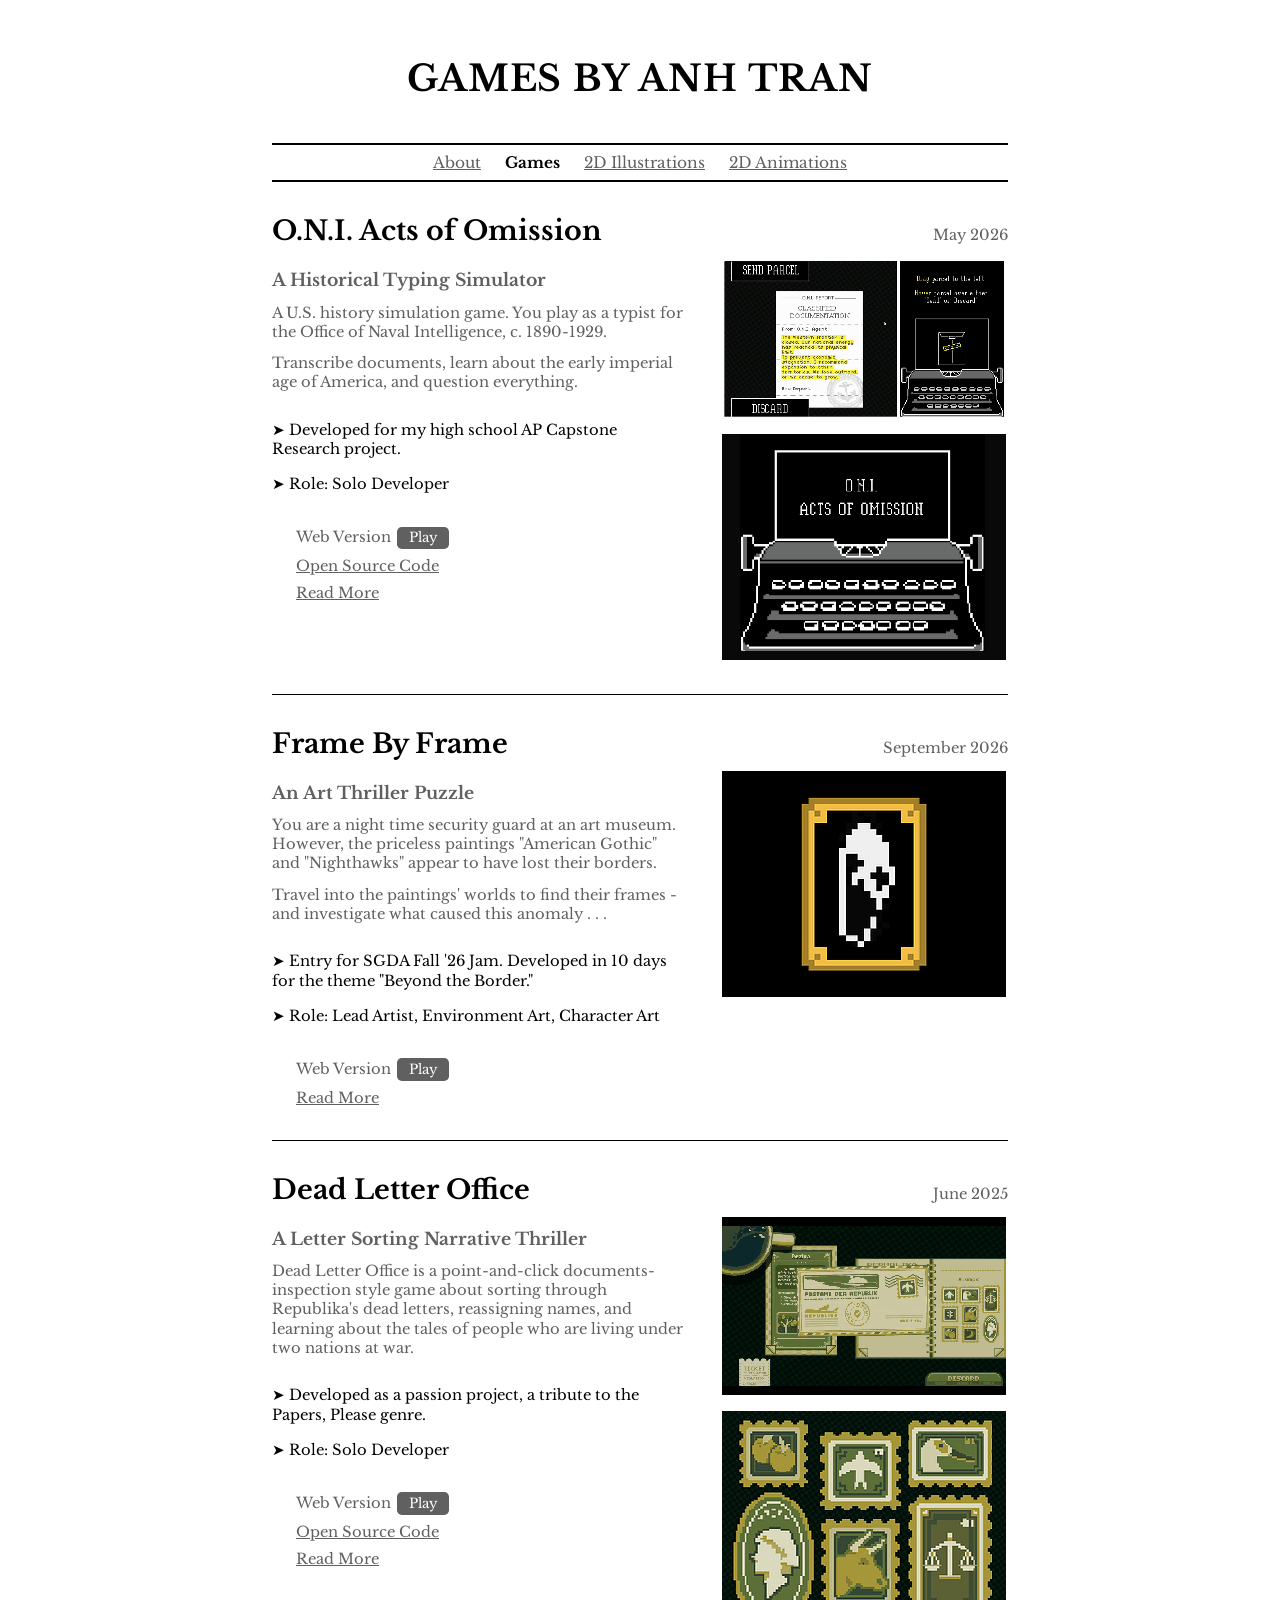
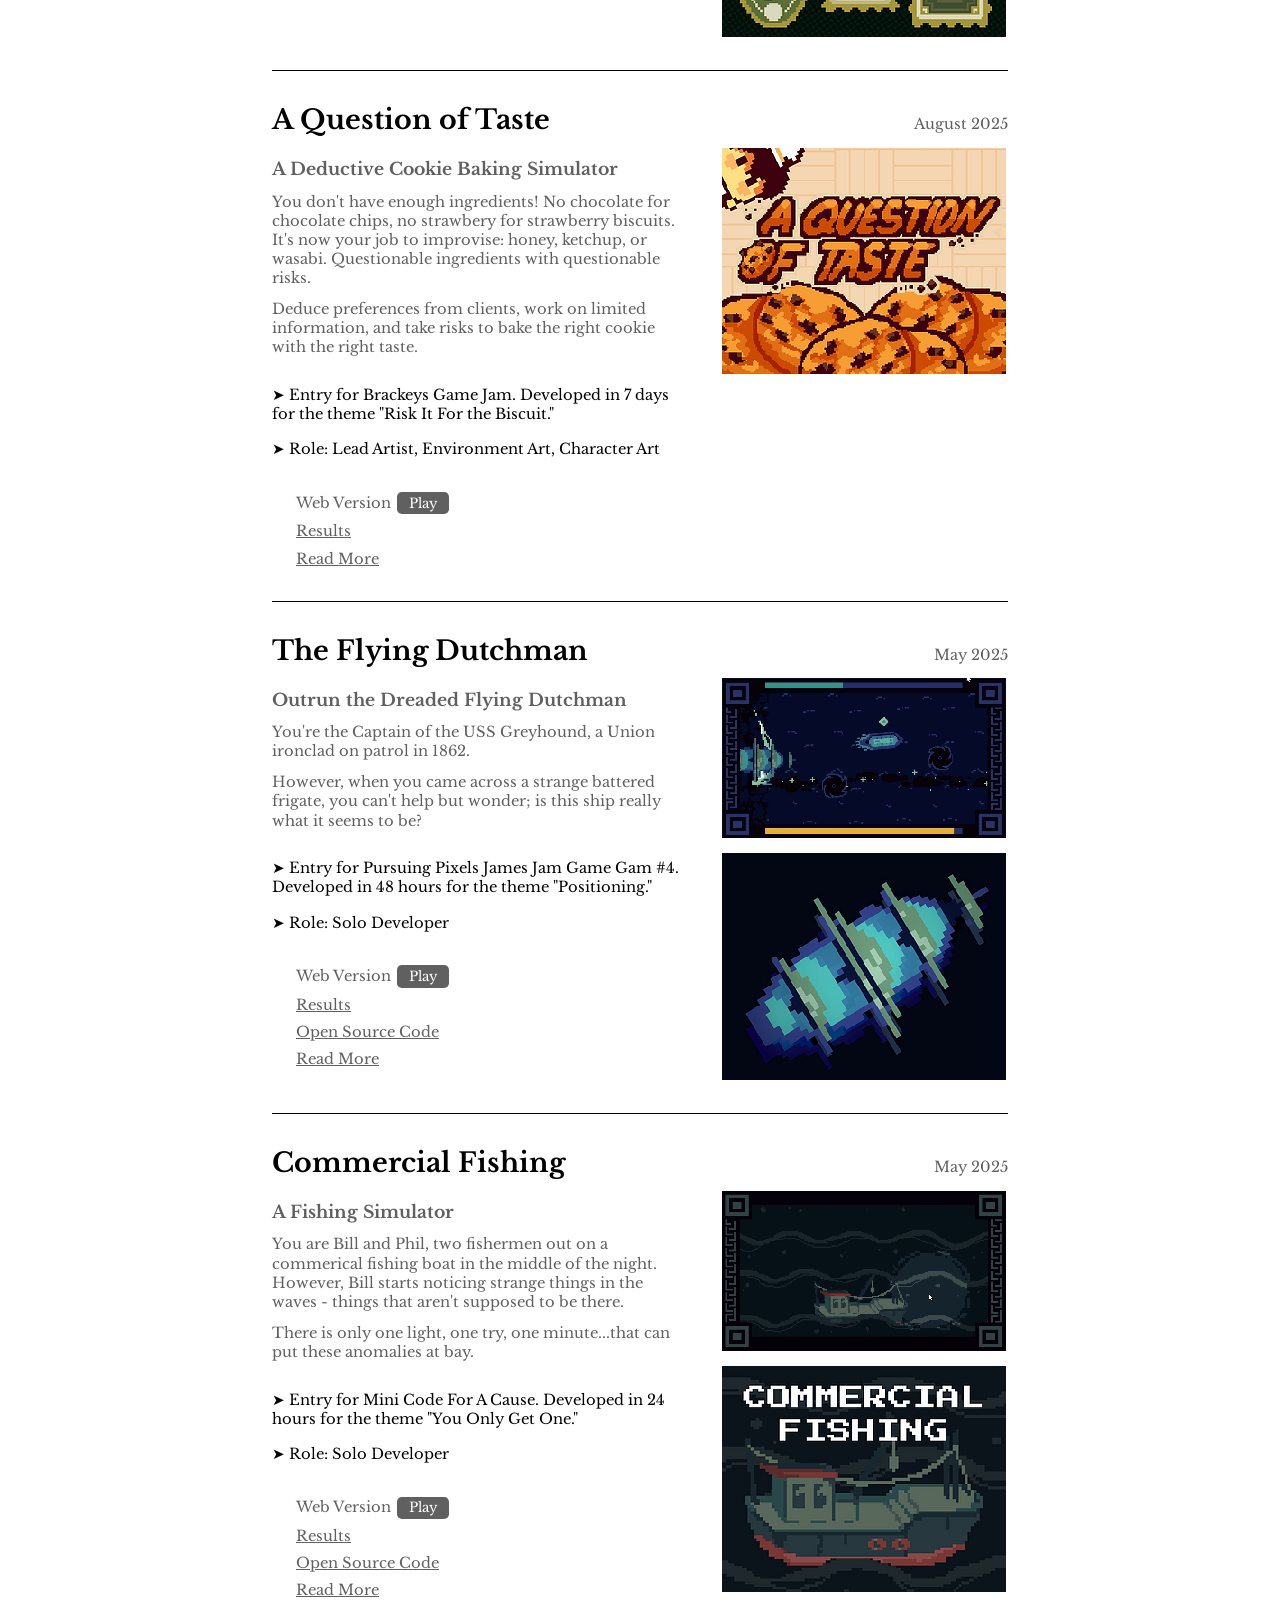
==== commit 0534999c: "Update index.html" ====
--- a/index.html
+++ b/index.html
@@ -320,8 +320,8 @@
 
                     <!-- WHERE TO SLOT PICTURES: Place your <img> tags inside this project-images div -->
                     <div class="project-images">
+                        <img src="Images/FlyingDutchman/flyingdutchman1.gif" alt="Frame By Frame Screenshot 2" class="pixel-art">
                         <img src="Images/GameGallery/flyingdutchman1.png" alt="Frame By Frame Screenshot 1" class="pixel-art">
-                        <img src="Images/GameGallery/flyingdutchman2.png" alt="Frame By Frame Screenshot 2" class="pixel-art">
                     </div>
                     
                 </div>
--- a/style.css
+++ b/style.css
@@ -270,3 +270,93 @@
     height: 100%;
     border: 0;
 }
+
+/* --- Full-width image (same width as the section) --- */
+.full-width-image {
+    width: 100%;
+    height: auto;
+    display: block;
+    margin: 30px auto;
+}
+
+/* --- Text on the left, image on the right --- */
+.text-with-image {
+    display: flex;
+    align-items: center;   /* was flex-start: centers the GIF against the text */
+    gap: 30px;
+}
+
+/* Remove the extra bottom margin from the last paragraph in the text column */
+.text-with-image .text-column > :last-child {
+    margin-bottom: 0;
+}
+
+.text-with-image .side-image {
+    width: 360px;
+    flex-shrink: 0;
+    align-self: center;   /* centers the GIF vertically against the text column */
+}
+
+.text-with-image .side-image img {
+    width: 100%;
+    height: auto;
+    display: block;
+}
+
+/* Stack the image under the text on narrow screens */
+@media (max-width: 700px) {
+    .text-with-image {
+        flex-direction: column;
+    }
+    .text-with-image .side-image {
+        width: 100%;
+    }
+}
+
+/* --- Code Block (VS Code Dark+ style) --- */
+.code-block {
+    background-color: #1e1e1e;
+    margin: 20px 0 30px;
+}
+
+.code-body {
+    margin: 0;
+    padding: 16px 0;
+    overflow-x: auto;
+    font-family: Consolas, "Cascadia Code", "Courier New", monospace;
+    font-size: 0.95rem;
+    line-height: 1.5;
+    color: #d4d4d4;
+    counter-reset: line;
+}
+
+.code-body code {
+    font-family: inherit;
+}
+
+/* Line numbers */
+.code-body .line {
+    display: block;
+    padding-right: 20px;
+    white-space: pre;
+}
+.code-body .line::before {
+    counter-increment: line;
+    content: counter(line);
+    display: inline-block;
+    width: 3em;
+    margin-right: 1.5em;
+    text-align: right;
+    color: #858585;
+    user-select: none;
+}
+
+/* Syntax colors (VS Code Dark+) */
+.c-kw   { color: #569cd6; }  /* keywords: public, void, float */
+.c-ctrl { color: #c586c0; }  /* control flow: if, else, return */
+.c-type { color: #4ec9b0; }  /* types and classes */
+.c-fn   { color: #dcdcaa; }  /* method names */
+.c-var  { color: #9cdcfe; }  /* variables and fields */
+.c-str  { color: #ce9178; }  /* strings */
+.c-num  { color: #b5cea8; }  /* numbers */
+.c-com  { color: #6a9955; }  /* comments */
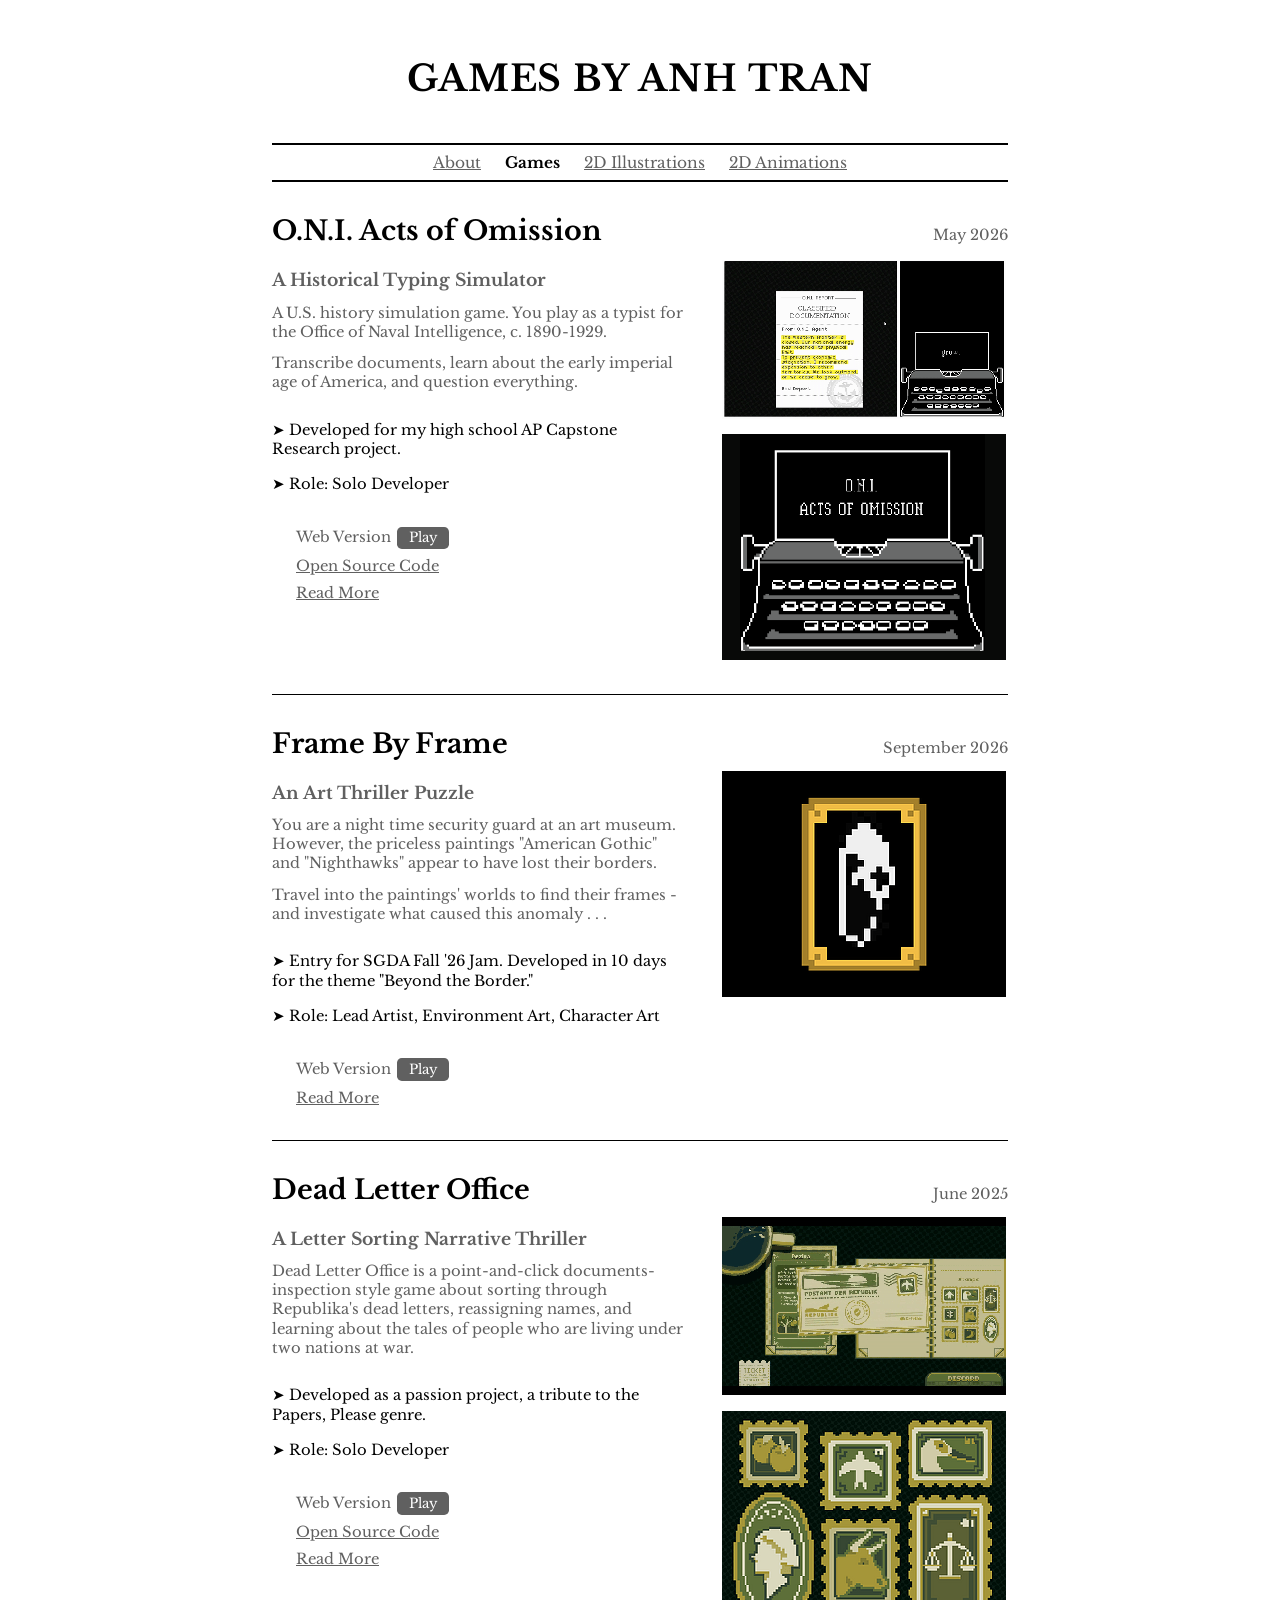
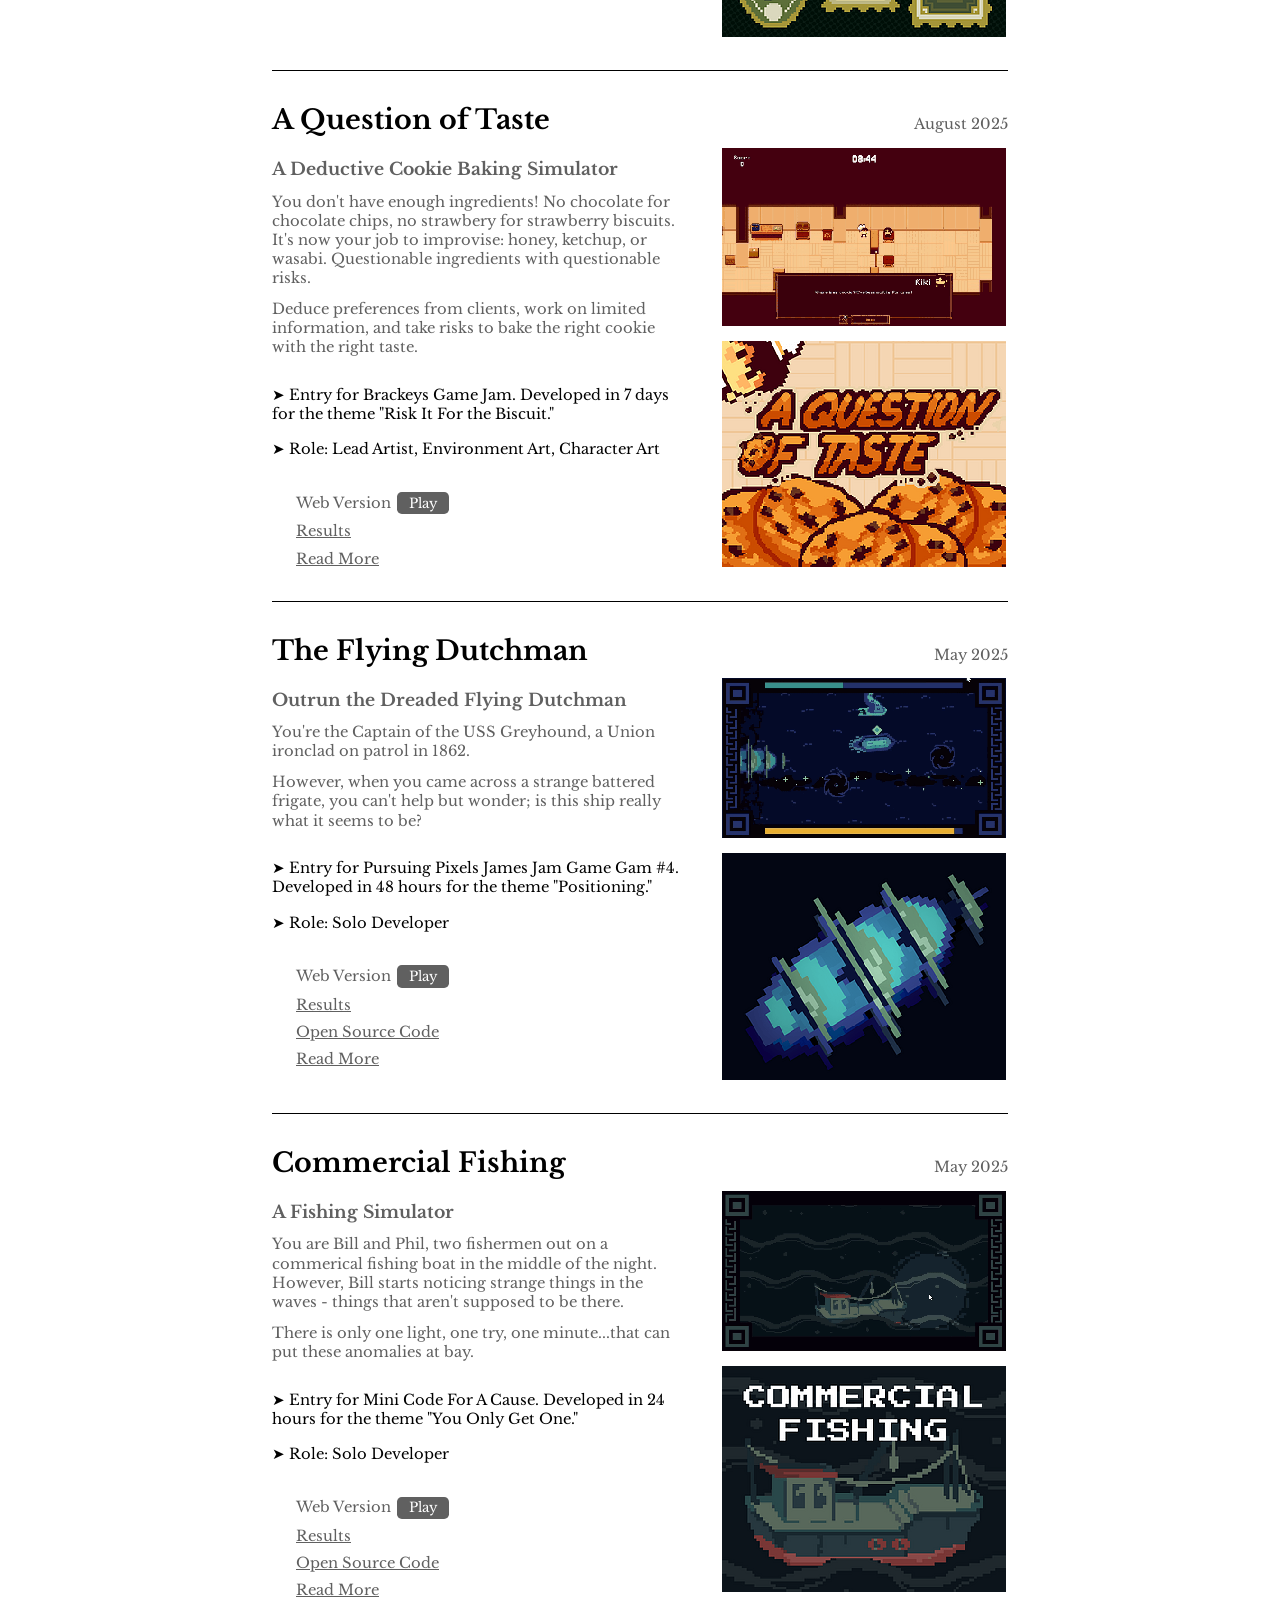
==== commit a18a4010: "Add image tags to project-images div in index.html" ====
--- a/index.html
+++ b/index.html
@@ -270,6 +270,7 @@
 
                     <!-- WHERE TO SLOT PICTURES: Place your <img> tags inside this project-images div -->
                     <div class="project-images">
+                        <img src="Images/AQuestionOfTaste/aqot1.gif" alt="Commercial Fishing gameplay" class="pixel-art">
                         <img src="Images/GameGallery/aquestionoftaste.png" alt="Frame By Frame Screenshot 1" class="pixel-art">
                     </div>
                     
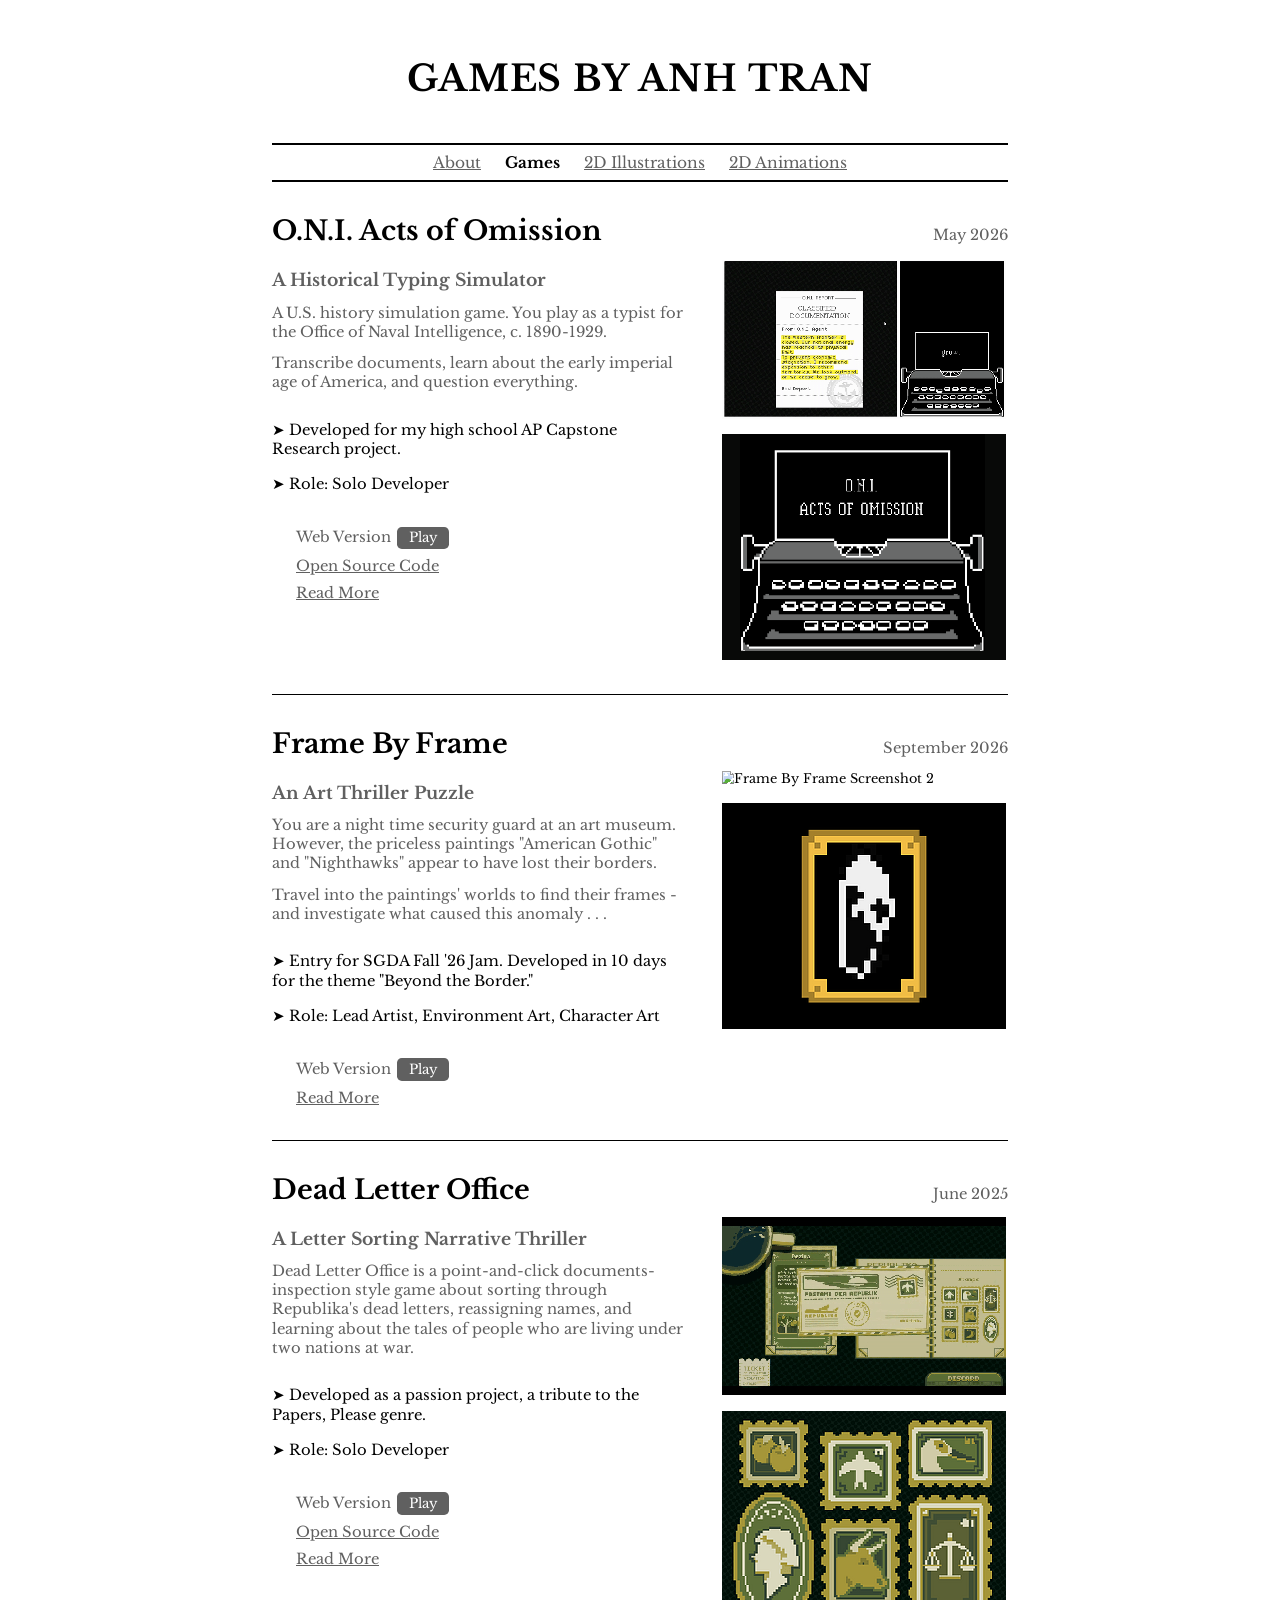
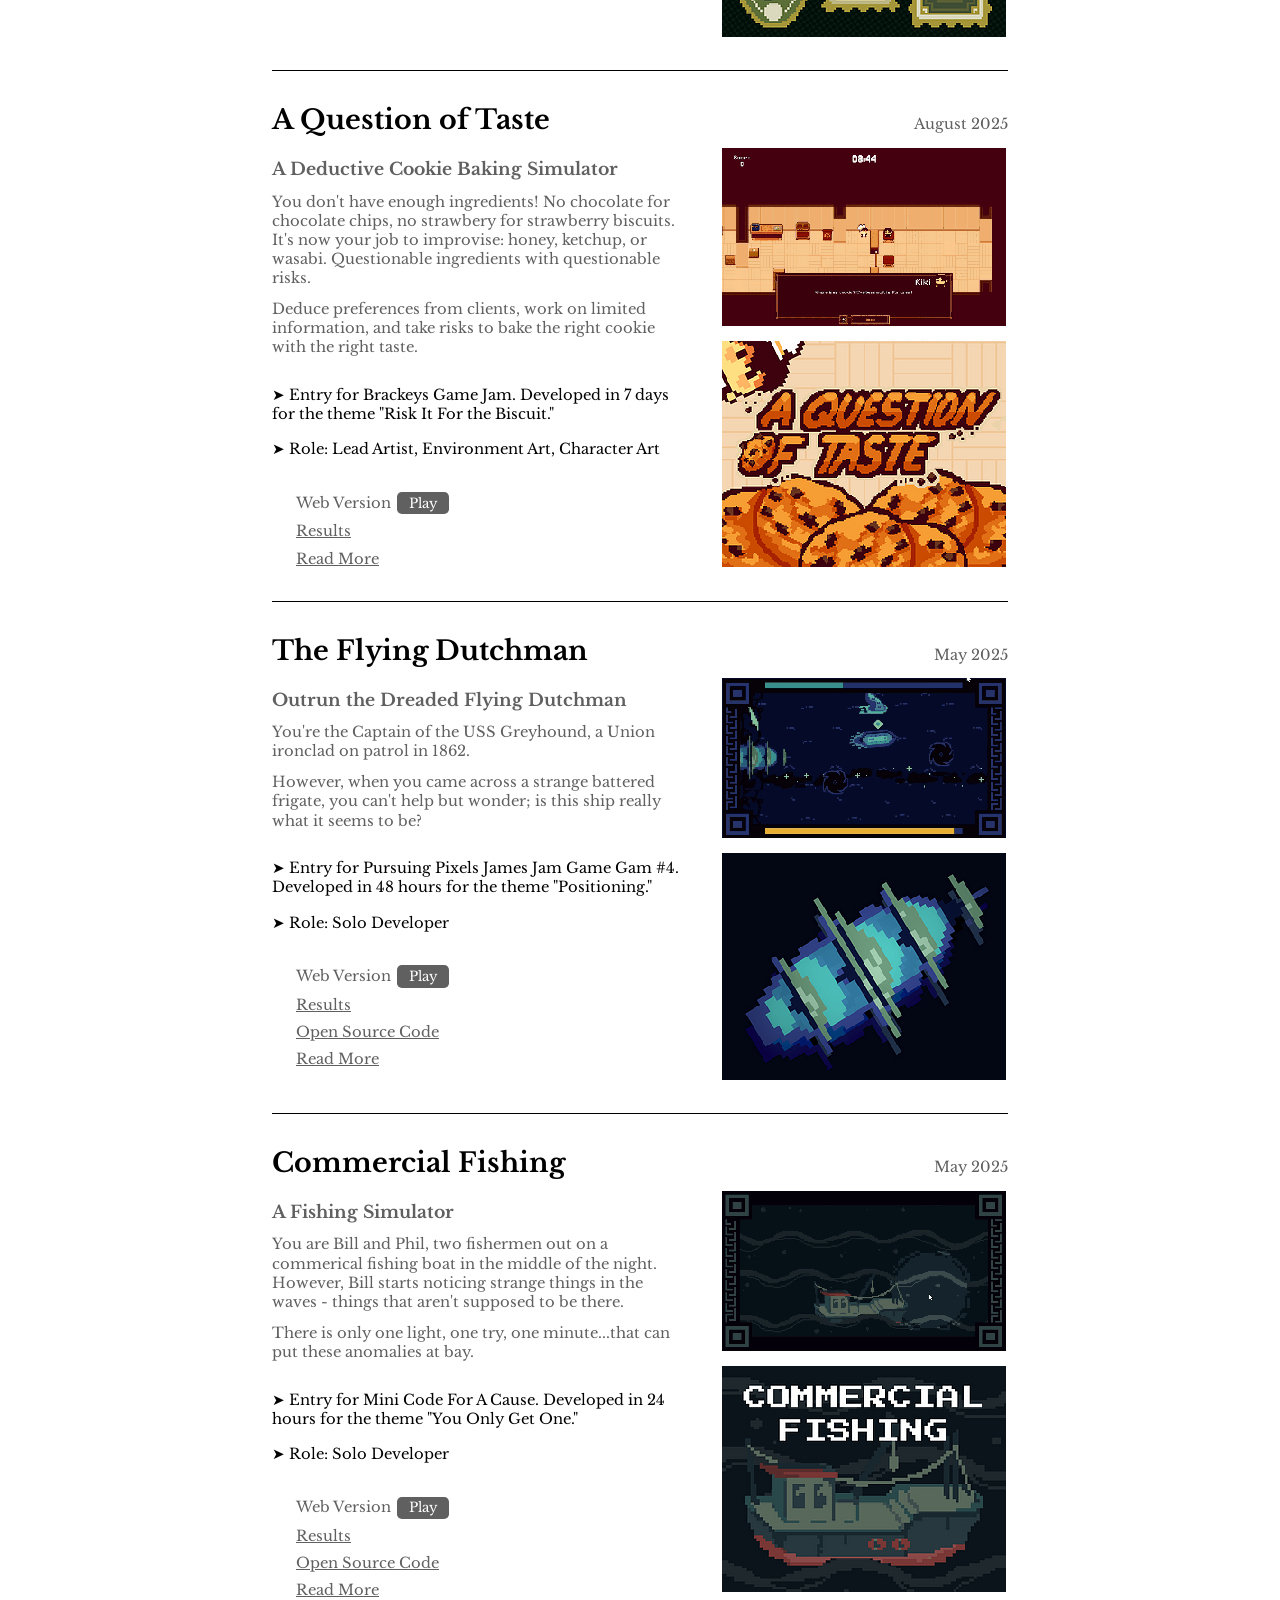
==== commit 9d9c6e5a: "Update index.html" ====
--- a/index.html
+++ b/index.html
@@ -177,6 +177,7 @@
 
                     <!-- WHERE TO SLOT PICTURES: Place your <img> tags inside this project-images div -->
                     <div class="project-images">
+                        <img src="Images/FrameByFrame/fbf2.gif" alt="Frame By Frame Screenshot 2" class="pixel-art">
                         <img src="Images/GameGallery/Framebyframe.png" alt="Frame By Frame Screenshot 2" class="pixel-art">
                     </div>
                     
